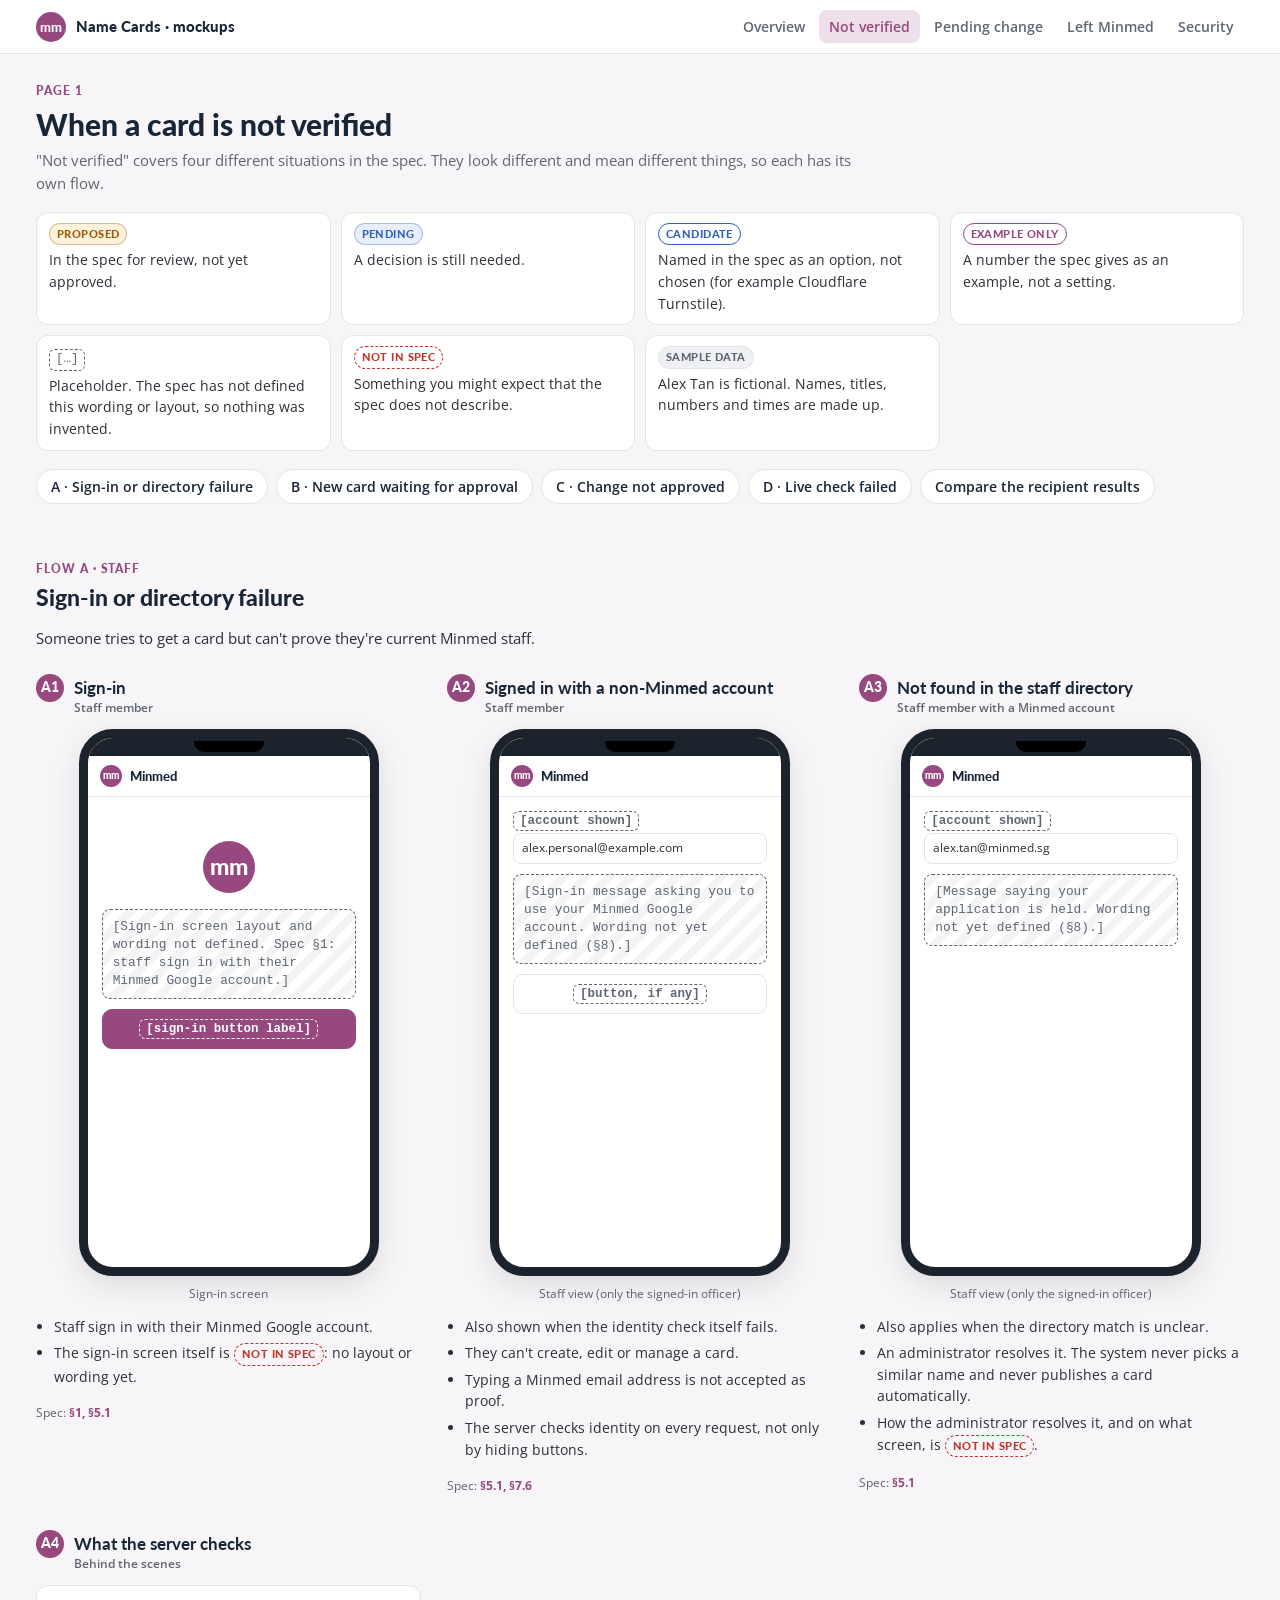
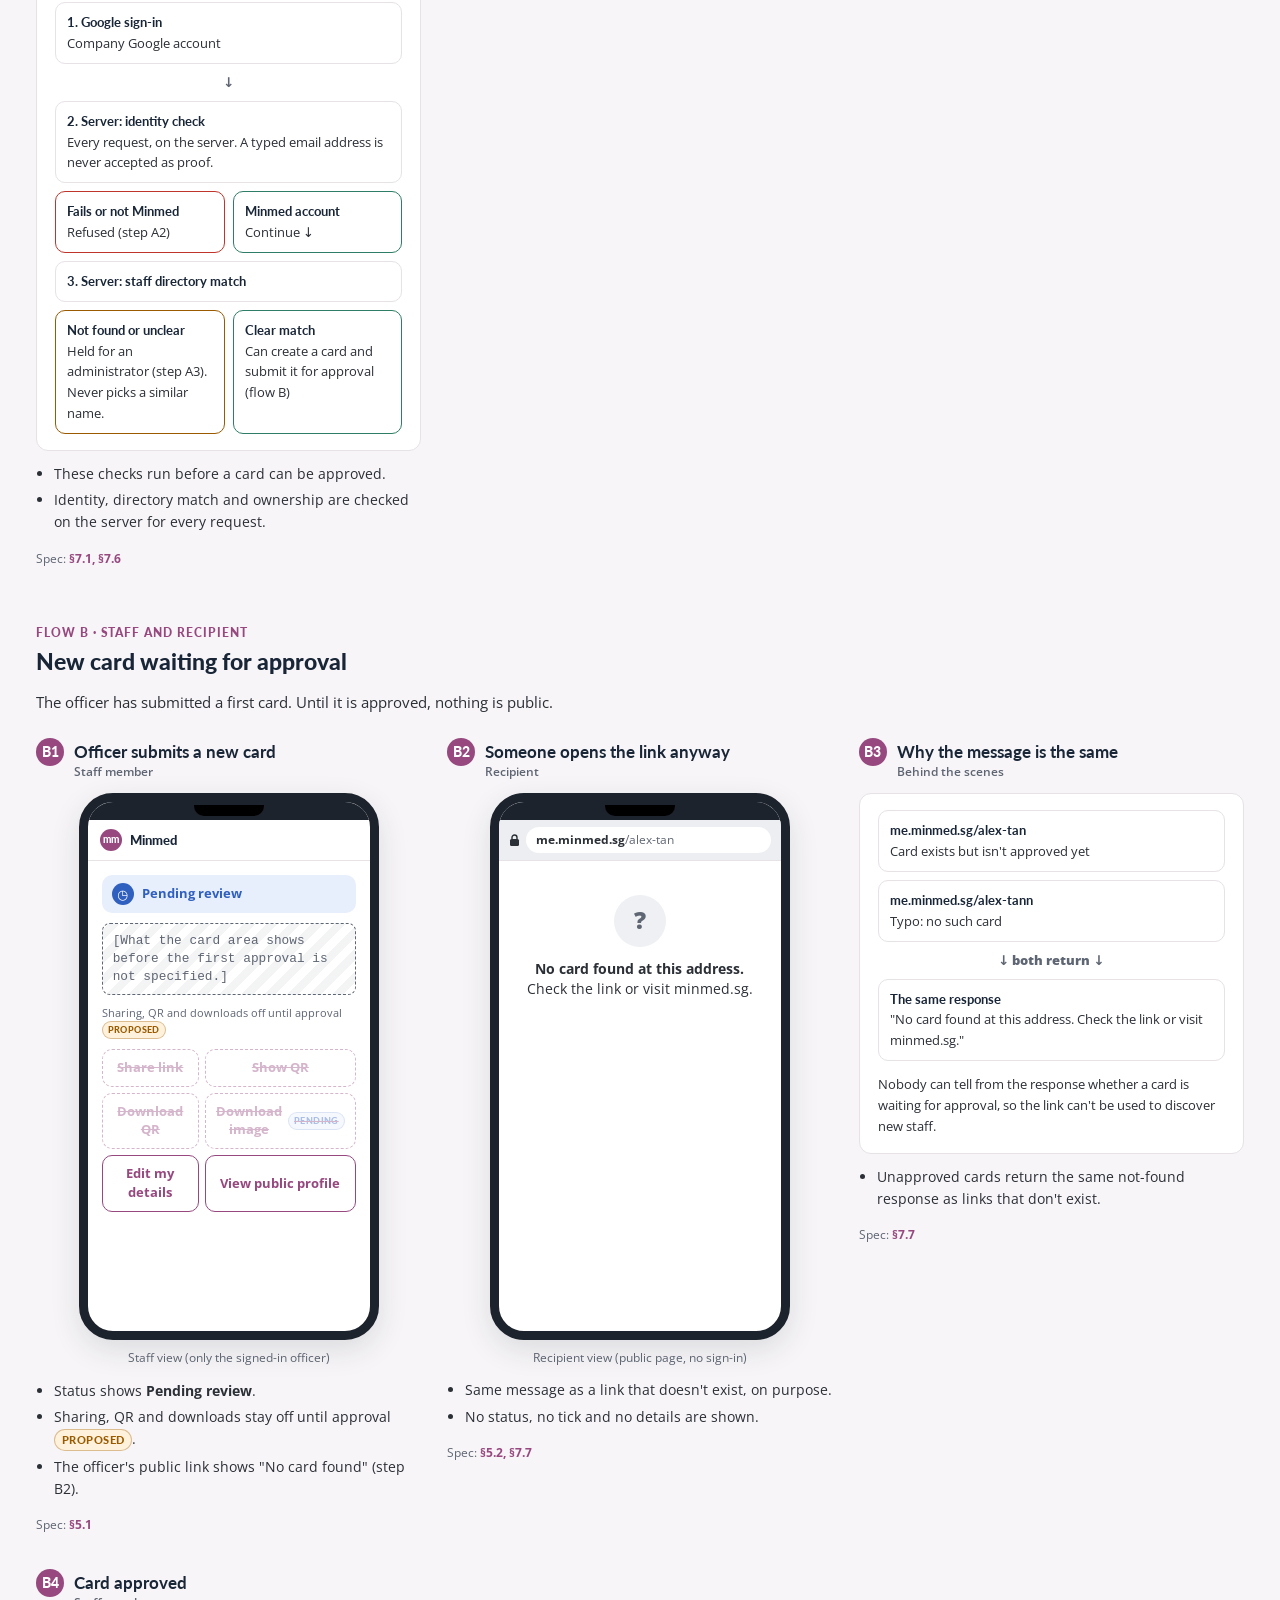
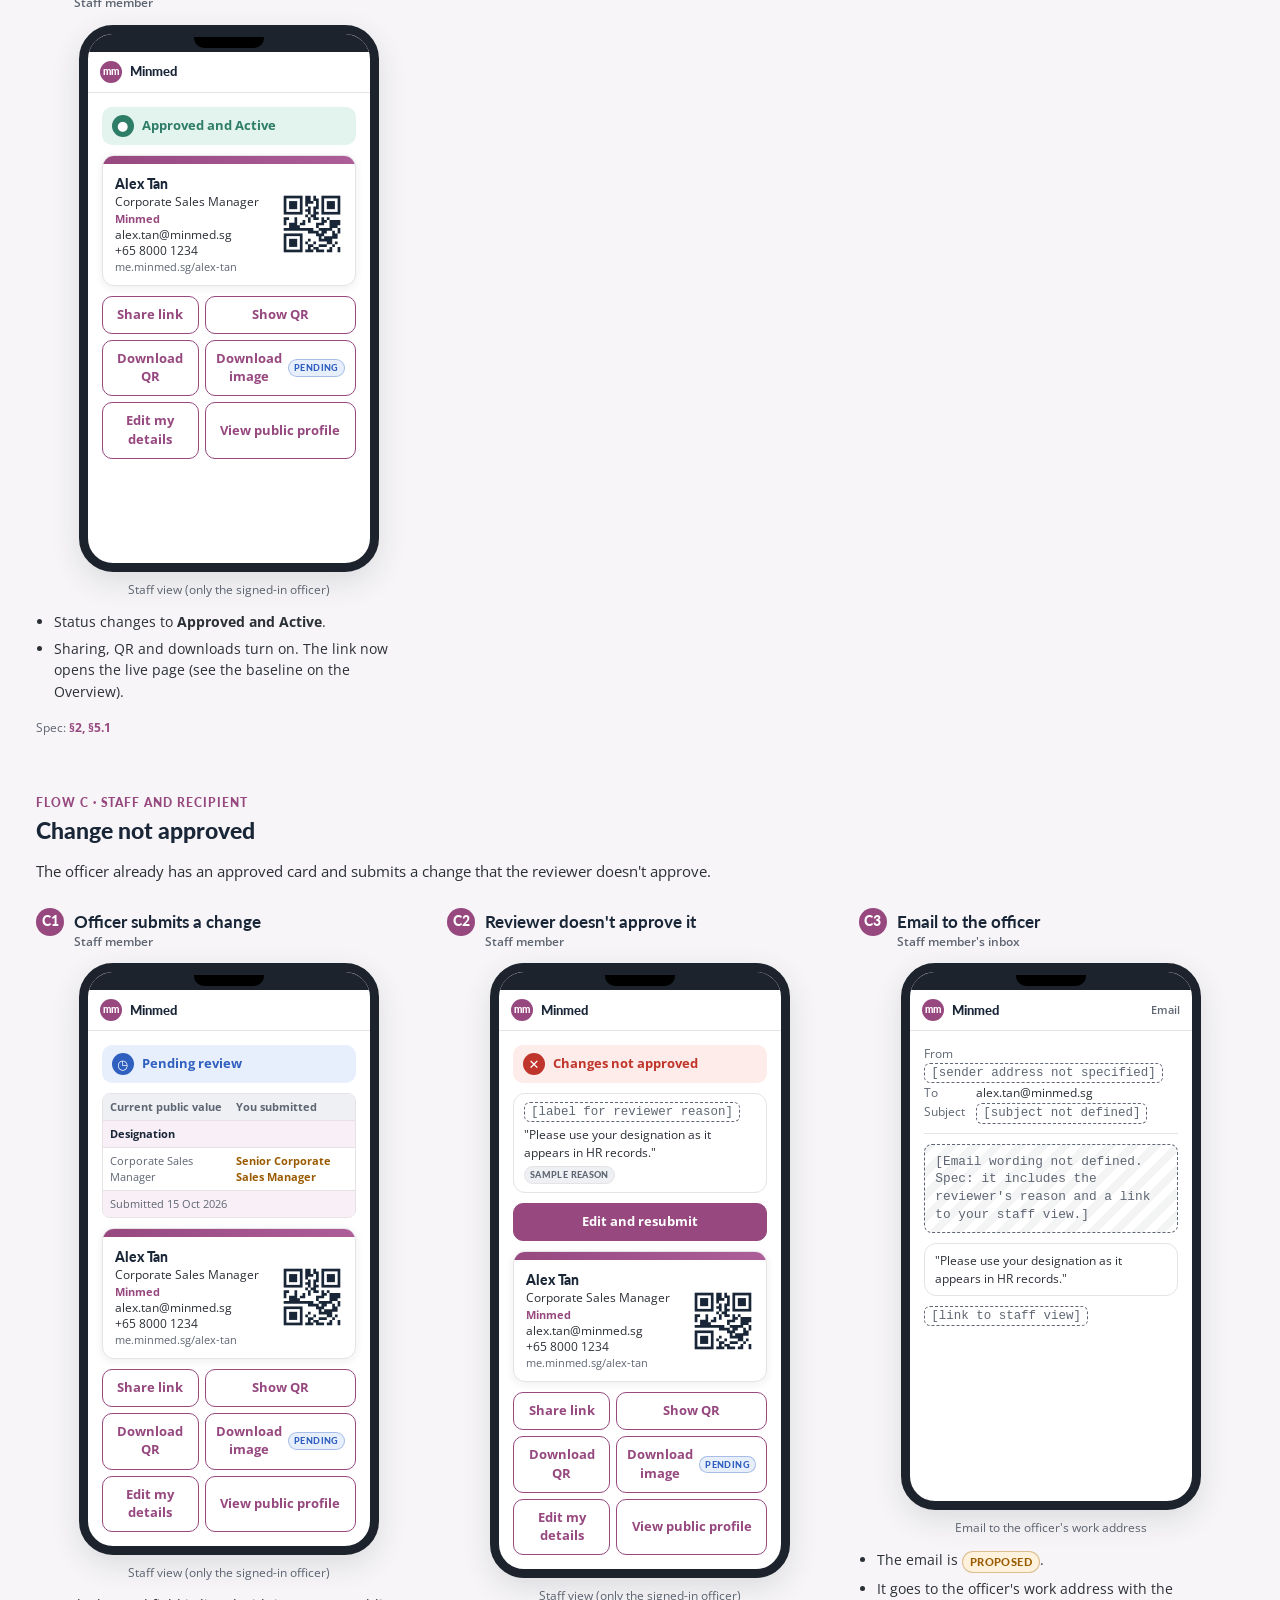
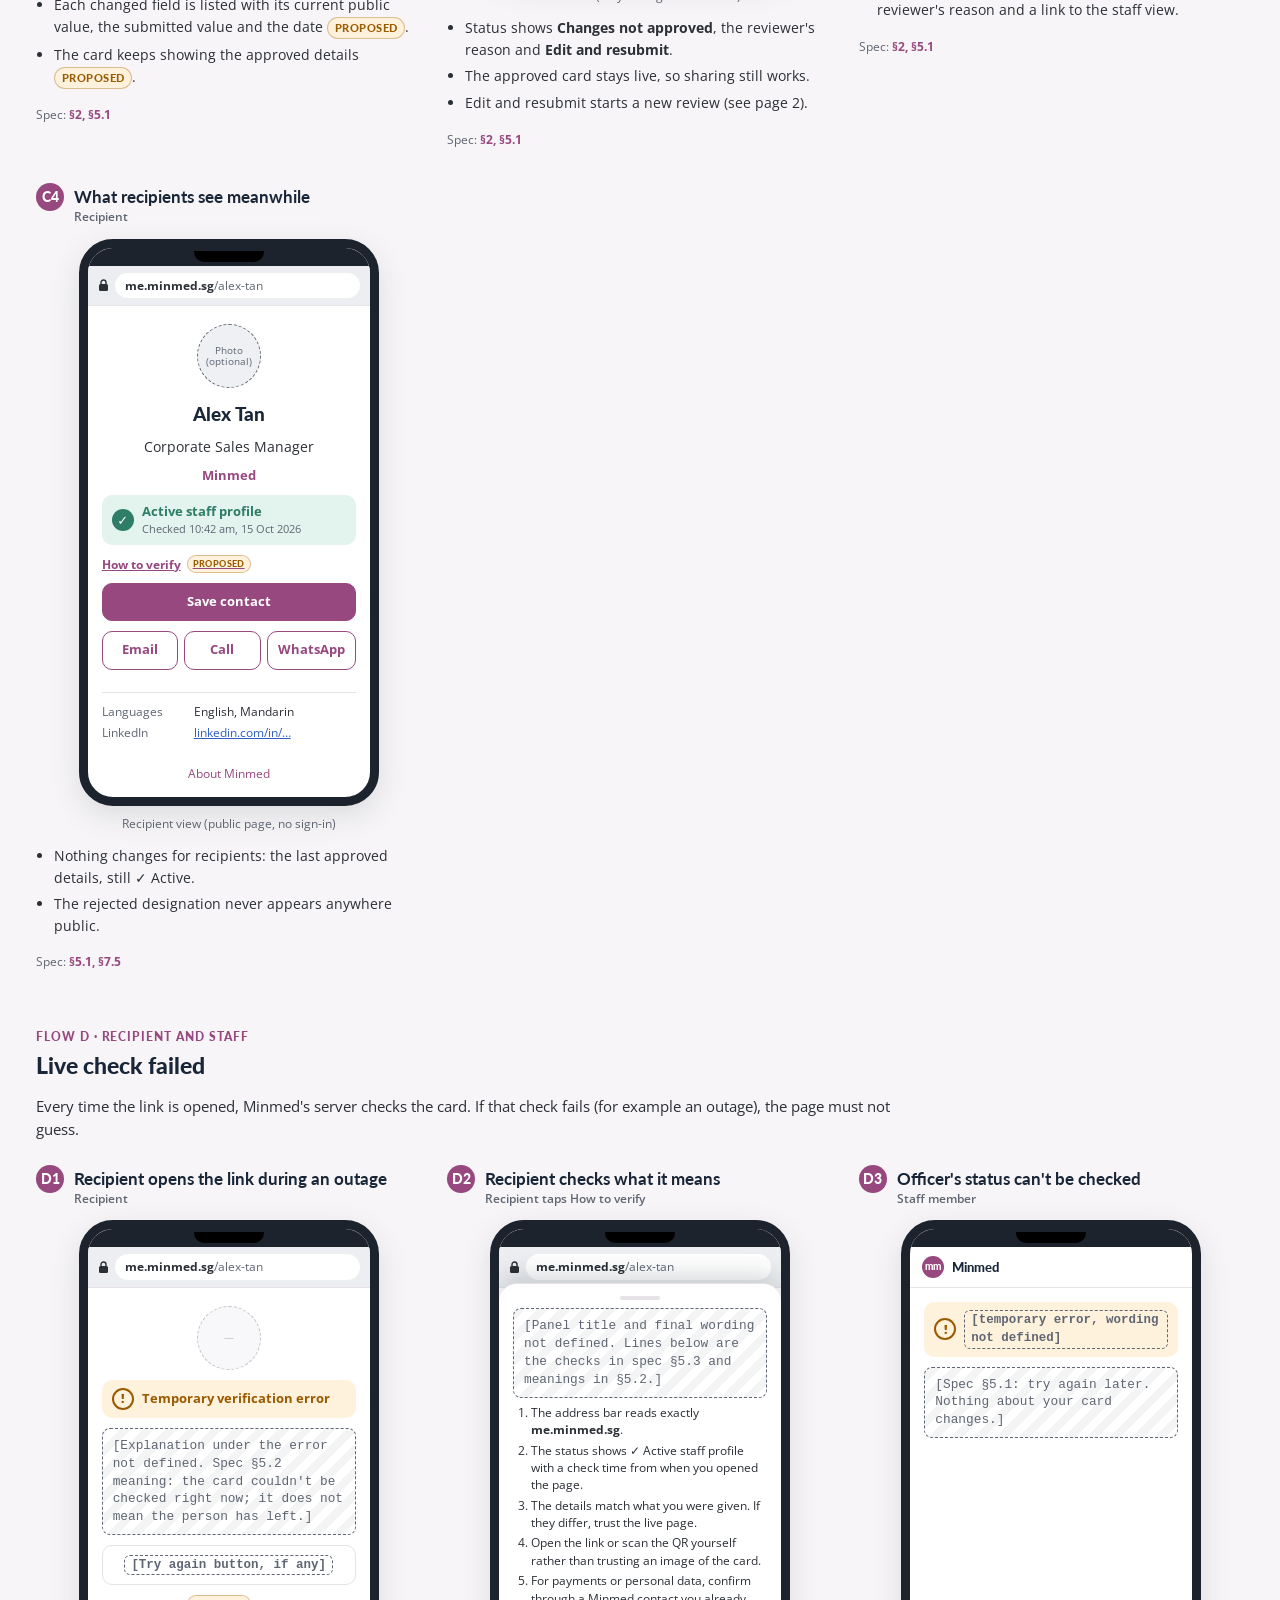
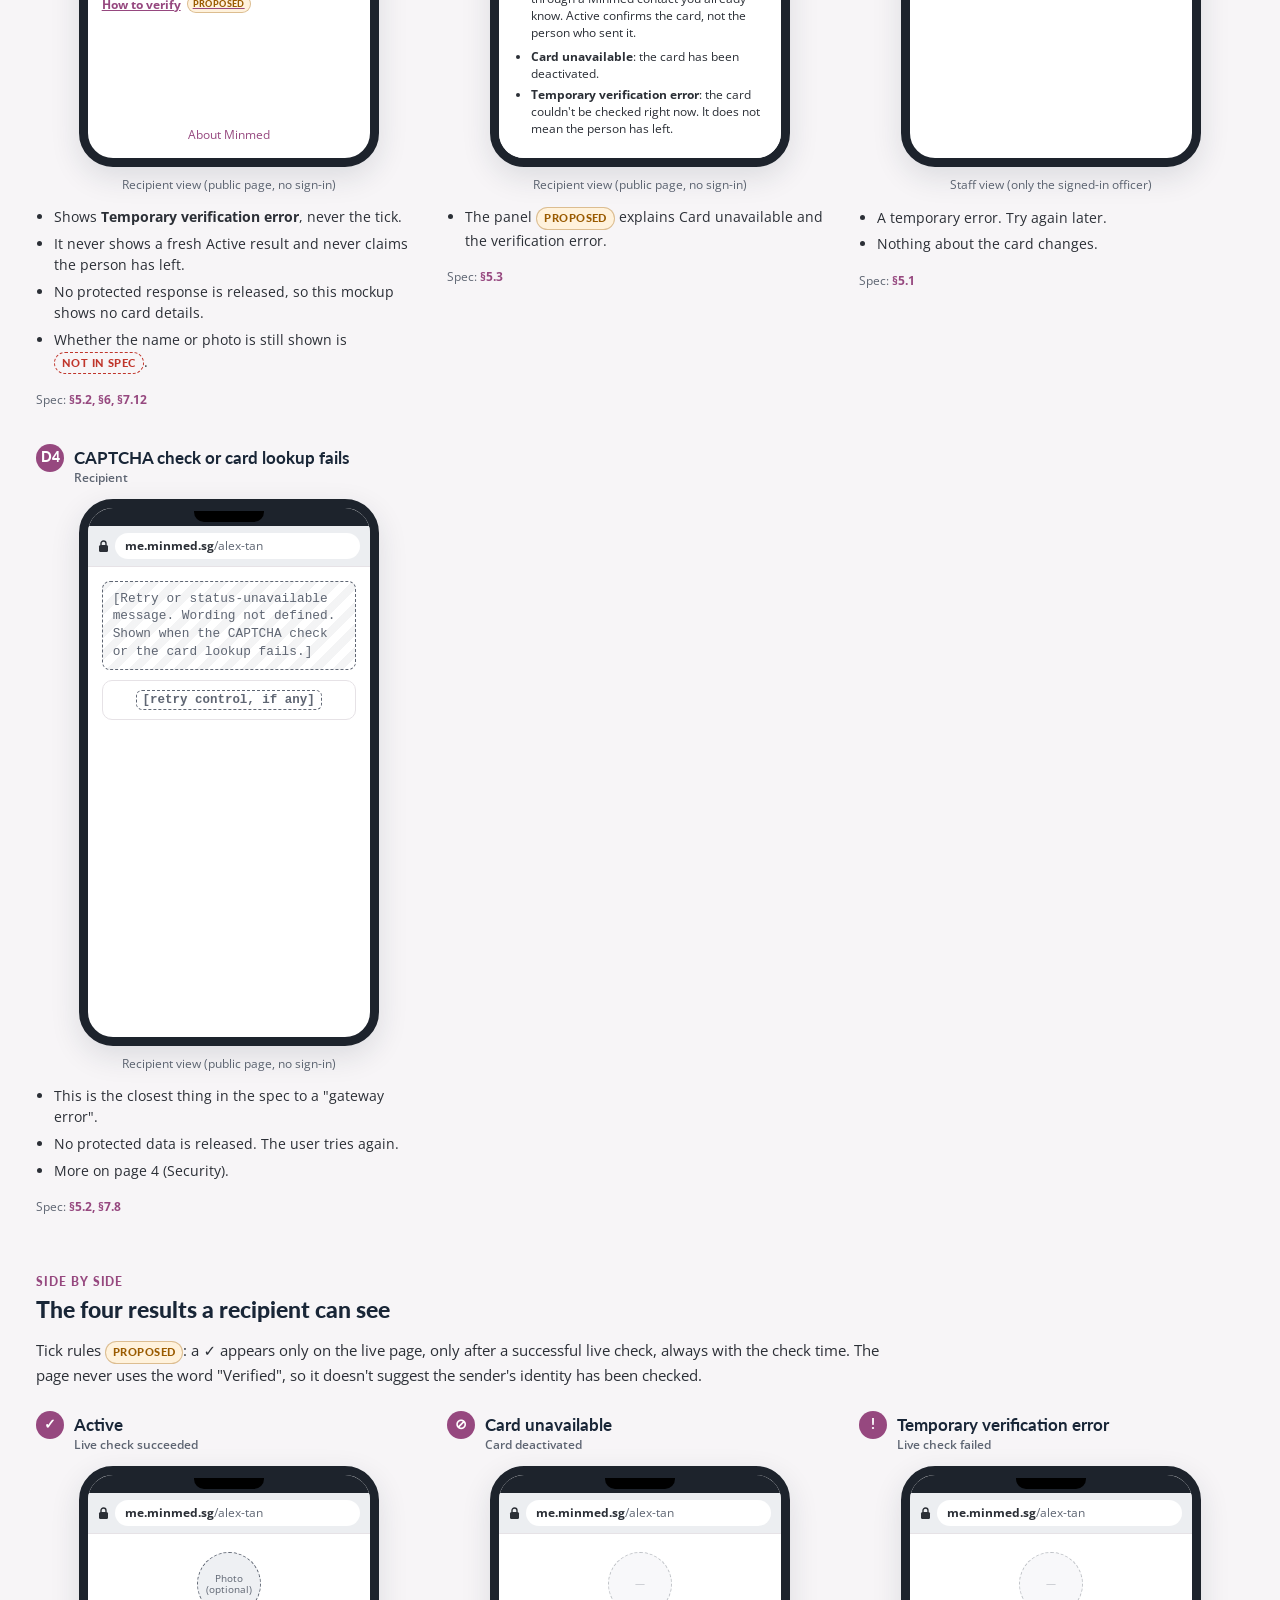
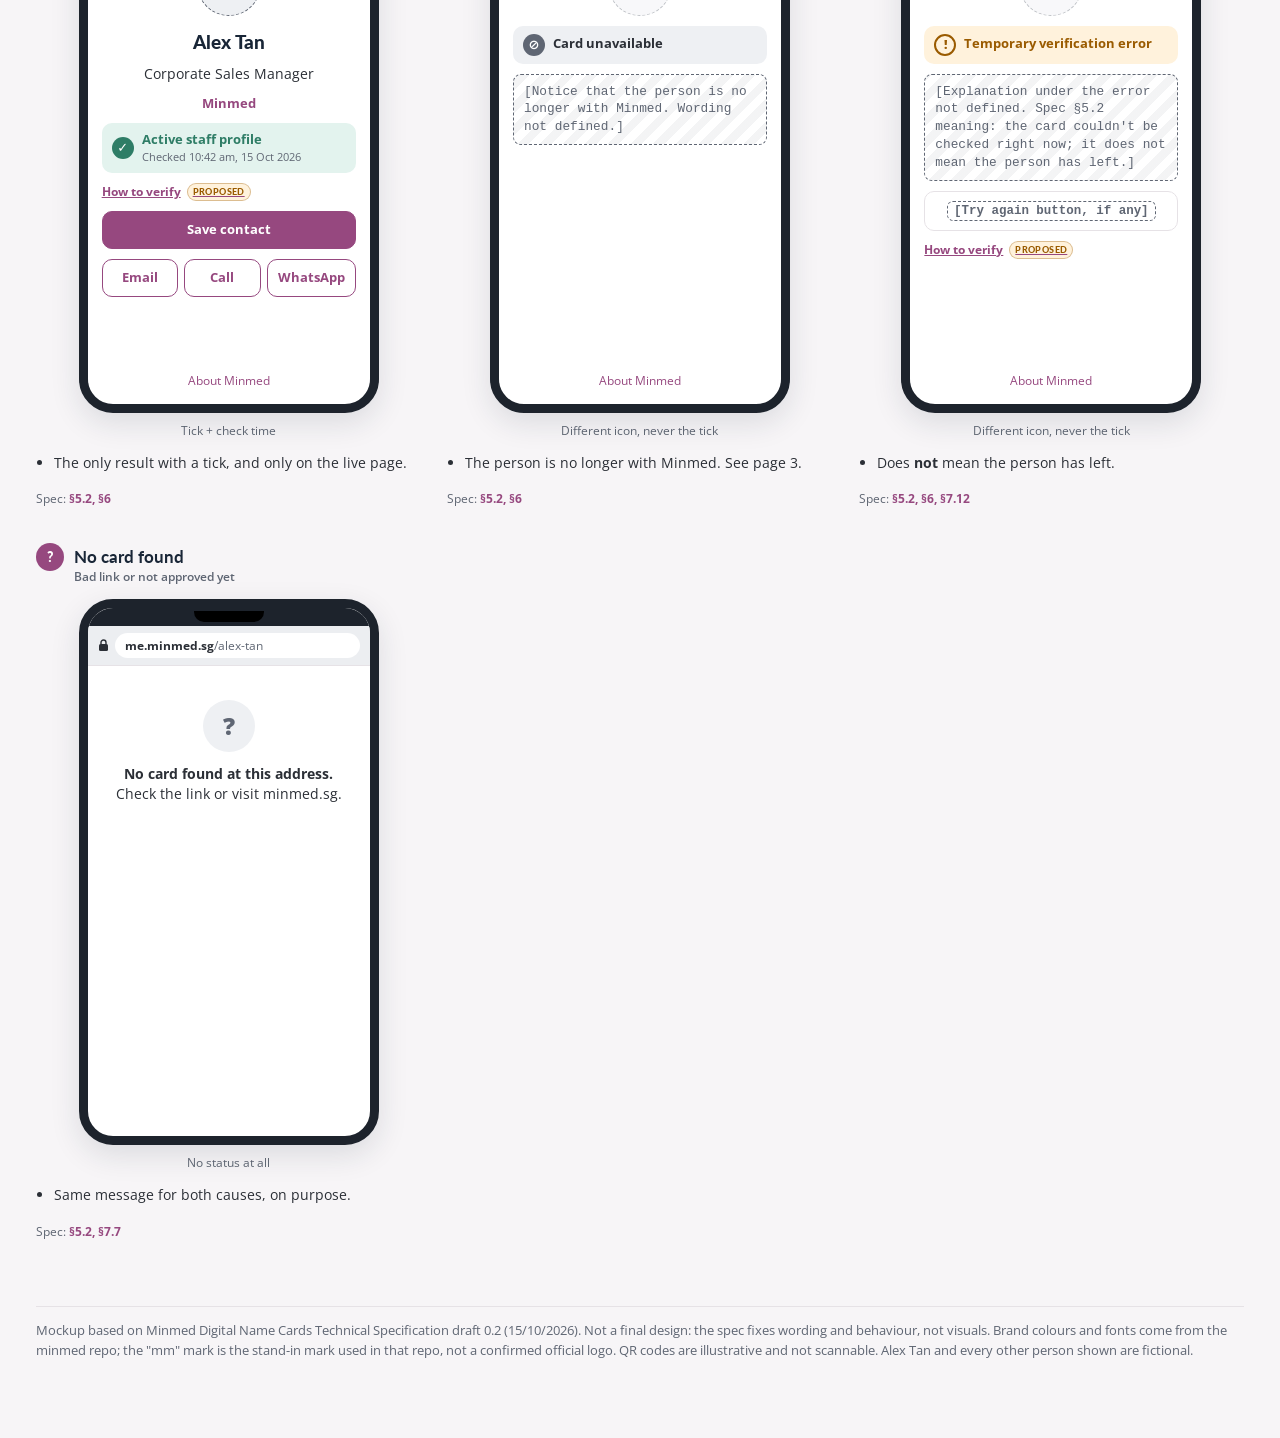
==== name-card-mockups/1-not-verified.html @ 4b2dcbd2 "Add name card flow and security mockups HTML mockups for Minmed Digital Name Cards based on spec dra" ====
<!doctype html>
<html lang="en-SG">
<head>
<meta charset="utf-8">
<meta name="viewport" content="width=device-width, initial-scale=1">
<meta name="color-scheme" content="light dark">
<meta name="description" content="Four flows where a Minmed name card is not verified, from spec draft 0.2.">
<title>Card Not Verified</title>
<link rel="preconnect" href="https://fonts.googleapis.com">
<link rel="preconnect" href="https://fonts.gstatic.com" crossorigin>
<link href="https://fonts.googleapis.com/css2?family=Lato:wght@400;700;900&family=Open+Sans:wght@400;600;700&display=swap" rel="stylesheet">
<style>
/* Minmed brand colours taken from the minmed repo (frontend/src/index.css):
   plum #AD5E99, navy #192637, blush #EFDFEB, green #419F84, blue #6493EC.
   Text and buttons use the darker shades from that file so they meet WCAG AA. */
:root {
  --bg: #f7f5f7;
  --surface: #ffffff;
  --surface-2: #f8f0f6;
  --text: #2b2f36;
  --muted: #5f6673;
  --border: #e6e2e6;
  --plum: #96487f;
  --brand: #ad5e99;
  --blush: #efdfeb;
  --navy: #192637;
  --on-plum: #ffffff;
  --green: #2e7d66;
  --green-soft: #e3f3ee;
  --amber: #9a5b00;
  --amber-soft: #fff2dc;
  --red: #c0352b;
  --red-soft: #fdecea;
  --blue: #2f5fbf;
  --blue-soft: #e8effc;
  --grey-soft: #eef0f3;
  --chrome: #eceef1;
  --frame: #1d232c;
  --shadow: 0 10px 30px rgba(25, 38, 55, 0.12);
  --radius: 12px;
}
@media (prefers-color-scheme: dark) {
  :root:not([data-theme="light"]) {
    --bg: #0e1520;
    --surface: #151f2c;
    --surface-2: #221a26;
    --text: #e6e9ef;
    --muted: #a3adbb;
    --border: #263244;
    --plum: #d38bc2;
    --brand: #d38bc2;
    --blush: #3a2436;
    --navy: #e6e9ef;
    --on-plum: #1a0f17;
    --green: #6fd3b3;
    --green-soft: #133329;
    --amber: #f5c26b;
    --amber-soft: #3a2a0f;
    --red: #ff8a80;
    --red-soft: #3a1714;
    --blue: #8fb1f5;
    --blue-soft: #16243d;
    --grey-soft: #1d2836;
    --chrome: #1d2836;
    --frame: #05080d;
    --shadow: 0 10px 30px rgba(0, 0, 0, 0.45);
  }
}
:root[data-theme="dark"] {
  --bg: #0e1520;
  --surface: #151f2c;
  --surface-2: #221a26;
  --text: #e6e9ef;
  --muted: #a3adbb;
  --border: #263244;
  --plum: #d38bc2;
  --brand: #d38bc2;
  --blush: #3a2436;
  --navy: #e6e9ef;
  --on-plum: #1a0f17;
  --green: #6fd3b3;
  --green-soft: #133329;
  --amber: #f5c26b;
  --amber-soft: #3a2a0f;
  --red: #ff8a80;
  --red-soft: #3a1714;
  --blue: #8fb1f5;
  --blue-soft: #16243d;
  --grey-soft: #1d2836;
  --chrome: #1d2836;
  --frame: #05080d;
  --shadow: 0 10px 30px rgba(0, 0, 0, 0.45);
}

* { box-sizing: border-box; }
html { -webkit-text-size-adjust: 100%; }
body {
  margin: 0;
  background: var(--bg);
  color: var(--text);
  font-family: "Open Sans", system-ui, -apple-system, "Segoe UI", sans-serif;
  font-size: 15px;
  line-height: 1.55;
}
h1, h2, h3, h4 { font-family: "Lato", "Open Sans", system-ui, sans-serif; color: var(--navy); line-height: 1.25; }
h1 { font-size: 1.9rem; font-weight: 900; margin: 0 0 0.4rem; }
h2 { font-size: 1.45rem; font-weight: 900; margin: 0 0 0.5rem; }
h3 { font-size: 1.05rem; font-weight: 700; margin: 0 0 0.4rem; }
a { color: var(--plum); }
code { font-family: ui-monospace, SFMono-Regular, Menlo, Consolas, monospace; font-size: 0.88em; background: var(--grey-soft); padding: 1px 5px; border-radius: 5px; }

/* ---------- page chrome ---------- */
.top {
  background: var(--surface);
  border-bottom: 1px solid var(--border);
  position: sticky; top: 0; z-index: 20;
}
.top-inner { max-width: 1240px; margin: 0 auto; padding: 10px 16px; display: flex; gap: 14px; align-items: center; flex-wrap: wrap; }
.brandline { display: flex; align-items: center; gap: 10px; font-family: "Lato", sans-serif; font-weight: 900; color: var(--navy); text-decoration: none; }
.mark { width: 30px; height: 30px; flex: none; }
.nav { display: flex; gap: 4px; flex-wrap: wrap; margin-left: auto; }
.nav a { text-decoration: none; color: var(--muted); font-weight: 600; font-size: 0.86rem; padding: 6px 10px; border-radius: 8px; }
.nav a:hover { background: var(--surface-2); color: var(--plum); }
.nav a.on { background: var(--blush); color: var(--plum); }
main { max-width: 1240px; margin: 0 auto; padding: 28px 16px 80px; }
.lede { color: var(--muted); max-width: 820px; margin: 0 0 1rem; }
.meta { font-size: 0.82rem; color: var(--muted); }
.section { margin-top: 56px; scroll-margin-top: 80px; }
.section > .intro { max-width: 860px; color: var(--text); }
.jump { display: flex; flex-wrap: wrap; gap: 8px; margin: 18px 0 0; padding: 0; list-style: none; }
.jump a { display: inline-block; text-decoration: none; background: var(--surface); border: 1px solid var(--border); border-radius: 999px; padding: 6px 14px; font-weight: 600; font-size: 0.86rem; color: var(--navy); }
.jump a:hover { border-color: var(--brand); color: var(--plum); }
.eyebrow { font-family: "Lato", sans-serif; font-weight: 900; letter-spacing: 0.08em; text-transform: uppercase; font-size: 0.74rem; color: var(--plum); margin-bottom: 4px; }

/* ---------- legend + badges ---------- */
.badge {
  display: inline-flex; align-items: center; gap: 4px;
  font-family: "Lato", sans-serif; font-weight: 900; font-size: 0.68rem;
  letter-spacing: 0.04em; text-transform: uppercase;
  padding: 2px 7px; border-radius: 999px; border: 1px solid transparent;
  vertical-align: middle; white-space: nowrap; line-height: 1.5;
}
.b-proposed { background: var(--amber-soft); color: var(--amber); border-color: color-mix(in srgb, var(--amber) 35%, transparent); }
.b-pending { background: var(--blue-soft); color: var(--blue); border-color: color-mix(in srgb, var(--blue) 35%, transparent); }
.b-candidate { background: transparent; color: var(--blue); border-color: var(--blue); }
.b-example { background: transparent; color: var(--plum); border-color: var(--plum); }
.b-sample { background: var(--grey-soft); color: var(--muted); border-color: var(--border); }
.b-notspec { background: transparent; color: var(--red); border-color: var(--red); border-style: dashed; }
.b-spec { background: var(--green-soft); color: var(--green); border-color: color-mix(in srgb, var(--green) 35%, transparent); }
.legend { display: grid; grid-template-columns: repeat(auto-fill, minmax(260px, 1fr)); gap: 10px; margin: 14px 0 0; }
.legend > div { background: var(--surface); border: 1px solid var(--border); border-radius: var(--radius); padding: 10px 12px; font-size: 0.88rem; }
.legend .badge, .legend .ph-inline { margin-bottom: 4px; }

/* placeholder for wording the spec has not defined */
.ph {
  border: 1.5px dashed var(--muted); border-radius: 8px; padding: 8px 10px;
  color: var(--muted); font-size: 0.8rem; line-height: 1.4;
  background: repeating-linear-gradient(-45deg, transparent 0 8px, color-mix(in srgb, var(--muted) 7%, transparent) 8px 16px);
  font-family: ui-monospace, SFMono-Regular, Menlo, Consolas, monospace;
}
.ph-inline {
  display: inline-block; border: 1.5px dashed var(--muted); border-radius: 6px; padding: 0 6px;
  color: var(--muted); font-size: 0.78rem; font-family: ui-monospace, SFMono-Regular, Menlo, Consolas, monospace;
}

/* ---------- step grid ---------- */
.steps { display: grid; grid-template-columns: repeat(auto-fill, minmax(290px, 1fr)); gap: 34px 26px; margin-top: 24px; }
.step { display: flex; flex-direction: column; gap: 12px; min-width: 0; }
.step-head { display: flex; gap: 10px; align-items: flex-start; }
.num { flex: none; width: 28px; height: 28px; border-radius: 50%; background: var(--plum); color: var(--on-plum); display: grid; place-items: center; font-family: "Lato", sans-serif; font-weight: 900; font-size: 0.85rem; }
.step-head h3 { margin: 3px 0 0; }
.who { font-size: 0.78rem; color: var(--muted); font-weight: 600; }
.notes { margin: 0; padding: 0 0 0 18px; font-size: 0.87rem; }
.notes li { margin: 0 0 5px; }
.ref { font-size: 0.76rem; color: var(--muted); }
.ref b { color: var(--plum); }

/* ---------- phone frame ---------- */
.phone {
  width: 100%; max-width: 300px; margin: 0 auto;
  border: 9px solid var(--frame); border-radius: 34px; overflow: hidden;
  background: var(--surface); box-shadow: var(--shadow); position: relative;
  font-size: 13.5px; line-height: 1.45;
}
.phone .sbar { height: 18px; background: var(--frame); position: relative; }
.phone .sbar::after { content: ""; position: absolute; left: 50%; top: 3px; width: 70px; height: 11px; transform: translateX(-50%); background: #000; border-radius: 0 0 10px 10px; }
.addr { display: flex; align-items: center; gap: 6px; background: var(--chrome); padding: 7px 10px; font-size: 12px; color: var(--text); border-bottom: 1px solid var(--border); }
.addr .url { background: var(--surface); border-radius: 999px; padding: 4px 10px; flex: 1; min-width: 0; overflow: hidden; text-overflow: ellipsis; white-space: nowrap; }
.addr .url b { font-weight: 700; }
.addr .url .path { color: var(--muted); }
.addr.fake .url { outline: 2px solid var(--red); }
.screen { padding: 14px; min-height: 470px; display: flex; flex-direction: column; gap: 10px; }
.screen.short { min-height: 0; }
.apphead { display: flex; align-items: center; gap: 8px; padding: 9px 12px; border-bottom: 1px solid var(--border); font-family: "Lato", sans-serif; font-weight: 900; color: var(--navy); font-size: 13px; }
.apphead .mark { width: 22px; height: 22px; }
.apphead .sub { margin-left: auto; font-family: "Open Sans", sans-serif; font-weight: 600; color: var(--muted); font-size: 11px; }
.mini { font-size: 0.58rem; padding: 1px 5px; }
.phone-cap { text-align: center; font-size: 0.78rem; color: var(--muted); margin-top: -4px; }

/* ---------- public card page ---------- */
.avatar { width: 64px; height: 64px; border-radius: 50%; background: var(--grey-soft); border: 1.5px dashed var(--muted); display: grid; place-items: center; color: var(--muted); font-size: 10px; text-align: center; line-height: 1.1; margin: 4px auto 0; }
.pname { text-align: center; font-family: "Lato", sans-serif; font-weight: 900; font-size: 19px; color: var(--navy); margin: 2px 0 0; }
.pdesig { text-align: center; color: var(--text); margin: 0; }
.pco { text-align: center; color: var(--plum); font-weight: 700; margin: 0; font-size: 12.5px; }
.status { display: flex; gap: 8px; align-items: center; border-radius: 10px; padding: 8px 10px; font-size: 12.5px; }
.status .ic { flex: none; width: 22px; height: 22px; border-radius: 50%; display: grid; place-items: center; font-weight: 900; font-size: 13px; }
.status .t { font-weight: 700; }
.status .s { font-size: 11px; color: var(--muted); display: block; font-weight: 400; }
.st-active { background: var(--green-soft); color: var(--green); }
.st-active .ic { background: var(--green); color: var(--surface); }
.st-unavail { background: var(--grey-soft); color: var(--text); }
.st-unavail .ic { background: var(--muted); color: var(--surface); }
.st-error { background: var(--amber-soft); color: var(--amber); }
.st-error .ic { background: transparent; color: var(--amber); border: 2px solid var(--amber); font-size: 12px; }
.st-pending { background: var(--blue-soft); color: var(--blue); }
.st-pending .ic { background: var(--blue); color: var(--surface); }
.st-rejected { background: var(--red-soft); color: var(--red); }
.st-rejected .ic { background: var(--red); color: var(--surface); }
.howto { font-size: 12px; color: var(--plum); font-weight: 700; text-decoration: underline; display: inline-flex; gap: 6px; align-items: center; }
.btn { display: flex; align-items: center; justify-content: center; gap: 6px; border-radius: 10px; padding: 9px 10px; font-weight: 700; font-size: 12.5px; border: 1.5px solid var(--plum); color: var(--plum); background: var(--surface); text-align: center; }
.btn.primary { background: var(--plum); color: var(--on-plum); }
.btn.off { opacity: 0.4; border-style: dashed; text-decoration: line-through; }
.btn.ghost { border-color: var(--border); color: var(--text); }
.btnrow { display: grid; grid-template-columns: 1fr 1fr 1fr; gap: 6px; }
.btngrid { display: grid; grid-template-columns: 1fr 1fr; gap: 6px; }
.kv { font-size: 12px; border-top: 1px solid var(--border); padding-top: 8px; }
.kv div { display: flex; gap: 8px; padding: 2px 0; }
.kv dt, .kv .k { color: var(--muted); width: 84px; flex: none; }
.foot-link { font-size: 12px; color: var(--plum); text-align: center; margin-top: auto; }
.blank { flex: 1; }
.big-msg { text-align: center; padding: 20px 6px 6px; }
.big-msg .ic { width: 52px; height: 52px; border-radius: 50%; margin: 0 auto 10px; display: grid; place-items: center; font-size: 24px; font-weight: 900; }

/* ---------- staff card visual ---------- */
.ncard { border-radius: 12px; border: 1px solid var(--border); overflow: hidden; background: var(--surface); box-shadow: 0 2px 8px rgba(25, 38, 55, 0.08); }
.ncard .band { height: 8px; background: linear-gradient(90deg, var(--plum), var(--brand)); }
.ncard .body { display: flex; gap: 10px; padding: 10px 12px; align-items: center; }
.ncard .info { flex: 1; min-width: 0; font-size: 11.5px; }
.ncard .nm { font-family: "Lato", sans-serif; font-weight: 900; font-size: 14px; color: var(--navy); }
.ncard .co { color: var(--plum); font-weight: 700; font-size: 11px; }
.ncard .line { color: var(--text); overflow-wrap: anywhere; }
.ncard .lk { color: var(--muted); font-size: 10.5px; }
.ncard svg.qr { width: 62px; height: 62px; flex: none; }
.ncard.dim { opacity: 0.45; filter: grayscale(0.6); }
.hl { background: color-mix(in srgb, var(--amber) 22%, transparent); border-radius: 3px; padding: 0 2px; outline: 1.5px solid var(--amber); }
.hl-red { background: color-mix(in srgb, var(--red) 18%, transparent); border-radius: 3px; padding: 0 2px; outline: 1.5px solid var(--red); }

/* ---------- forms ---------- */
.field { font-size: 11.5px; }
.field label { display: block; color: var(--muted); margin-bottom: 2px; font-weight: 600; }
.field .in { border: 1px solid var(--border); border-radius: 8px; padding: 6px 8px; background: var(--surface); color: var(--text); }
.field .in.changed { border-color: var(--amber); background: var(--amber-soft); }
.field .in.locked { background: var(--grey-soft); color: var(--muted); }

/* diff table inside staff view */
.diff { font-size: 11px; border: 1px solid var(--border); border-radius: 8px; overflow: hidden; }
.diff .row { display: grid; grid-template-columns: 1fr 1fr; }
.diff .row > div { padding: 5px 7px; border-top: 1px solid var(--border); }
.diff .hd { background: var(--grey-soft); font-weight: 700; color: var(--muted); }
.diff .hd > div { border-top: 0; }
.diff .fld { grid-column: 1 / -1; font-weight: 700; color: var(--navy); background: var(--surface-2); }
.diff .old { color: var(--muted); }
.diff .new { color: var(--amber); font-weight: 700; }

/* ---------- chat + email mock ---------- */
.chat { background: color-mix(in srgb, var(--green) 7%, var(--surface)); }
.chathead { display: flex; align-items: center; gap: 8px; padding: 9px 12px; background: var(--surface); border-bottom: 1px solid var(--border); font-weight: 700; font-size: 13px; }
.chathead .dot { width: 26px; height: 26px; border-radius: 50%; background: var(--grey-soft); border: 1px solid var(--border); }
.bubble { align-self: flex-start; max-width: 92%; background: var(--surface); border-radius: 4px 12px 12px 12px; padding: 6px; box-shadow: 0 1px 2px rgba(0,0,0,0.12); font-size: 12.5px; }
.bubble.me { align-self: flex-end; border-radius: 12px 4px 12px 12px; background: color-mix(in srgb, var(--green) 16%, var(--surface)); }
.bubble .time { font-size: 10px; color: var(--muted); text-align: right; }
.preview { border-radius: 8px; overflow: hidden; background: var(--grey-soft); margin-bottom: 4px; }
.preview .img { height: 84px; display: grid; place-items: center; color: var(--muted); font-size: 10.5px; border-bottom: 1px solid var(--border); background: repeating-linear-gradient(45deg, transparent 0 6px, color-mix(in srgb, var(--muted) 8%, transparent) 6px 12px); }
.preview .txt { padding: 6px 8px; font-size: 11.5px; }
.preview .ttl { font-weight: 700; color: var(--text); }
.preview .dom { color: var(--muted); font-size: 10.5px; }
.linktext { color: var(--blue); text-decoration: underline; word-break: break-all; }
.mailhead { font-size: 11.5px; border-bottom: 1px solid var(--border); padding-bottom: 8px; }
.mailhead div { padding: 1px 0; }
.mailhead .k { color: var(--muted); display: inline-block; width: 52px; }

/* ---------- generic boxes ---------- */
.panel { background: var(--surface); border: 1px solid var(--border); border-radius: var(--radius); padding: 16px 18px; }
.panel + .panel { margin-top: 14px; }
.callout { border-left: 4px solid var(--plum); background: var(--surface-2); border-radius: 0 var(--radius) var(--radius) 0; padding: 12px 16px; margin: 16px 0; max-width: 900px; }
.callout.warn { border-left-color: var(--amber); background: var(--amber-soft); }
.callout.info { border-left-color: var(--blue); background: var(--blue-soft); }
.callout h3 { margin-bottom: 4px; }
.callout p { margin: 0.3rem 0; }
.cols { display: grid; grid-template-columns: repeat(auto-fit, minmax(260px, 1fr)); gap: 14px; }
.cols3 { display: grid; grid-template-columns: repeat(auto-fit, minmax(220px, 1fr)); gap: 14px; }
.tag-ok { color: var(--green); font-weight: 700; }
.tag-no { color: var(--red); font-weight: 700; }
.tag-warn { color: var(--amber); font-weight: 700; }
.small { font-size: 0.84rem; }
.muted { color: var(--muted); }
table.t { width: 100%; border-collapse: collapse; font-size: 0.87rem; background: var(--surface); border: 1px solid var(--border); border-radius: var(--radius); overflow: hidden; }
table.t th, table.t td { text-align: left; padding: 8px 10px; border-top: 1px solid var(--border); vertical-align: top; }
table.t th { background: var(--grey-soft); font-family: "Lato", sans-serif; color: var(--navy); border-top: 0; }
.tablewrap { overflow-x: auto; }

/* ---------- flow diagram (HTML boxes) ---------- */
.flowdia { display: flex; flex-wrap: wrap; gap: 8px; align-items: stretch; }
.node { background: var(--surface); border: 1.5px solid var(--border); border-radius: 10px; padding: 9px 11px; font-size: 0.84rem; flex: 1 1 150px; min-width: 140px; }
.node b { display: block; font-family: "Lato", sans-serif; color: var(--navy); }
.node.ok { border-color: var(--green); }
.node.no { border-color: var(--red); }
.node.tbd { border-style: dashed; border-color: var(--blue); }
.node.warn { border-color: var(--amber); }
.arrow { align-self: center; color: var(--muted); font-weight: 900; flex: none; }
.vlist { display: flex; flex-direction: column; gap: 8px; }

/* ---------- security page interactive ---------- */
.sim { display: grid; grid-template-columns: minmax(0, 300px) minmax(0, 1fr); gap: 24px; align-items: start; }
@media (max-width: 720px) { .sim { grid-template-columns: 1fr; } }
.ctrls { display: flex; flex-wrap: wrap; gap: 8px; margin: 10px 0; }
button.act { font: inherit; font-weight: 700; font-size: 0.85rem; padding: 8px 12px; border-radius: 9px; border: 1.5px solid var(--plum); background: var(--surface); color: var(--plum); cursor: pointer; }
button.act.primary { background: var(--plum); color: var(--on-plum); }
button.act:disabled { opacity: 0.4; cursor: not-allowed; }
button.act:focus-visible { outline: 2px solid var(--brand); outline-offset: 2px; }
.log { font-family: ui-monospace, SFMono-Regular, Menlo, Consolas, monospace; font-size: 0.78rem; background: var(--surface); border: 1px solid var(--border); border-radius: 10px; padding: 10px; max-height: 260px; overflow: auto; }
.log div { padding: 2px 0; border-bottom: 1px dashed var(--border); }
.log .ok { color: var(--green); }
.log .no { color: var(--red); }
.log .warn { color: var(--amber); }
.meter { height: 10px; border-radius: 999px; background: var(--grey-soft); overflow: hidden; border: 1px solid var(--border); }
.meter > i { display: block; height: 100%; width: 0; background: var(--green); transition: width 0.25s; }
.captcha { border: 1px solid var(--border); border-radius: 8px; padding: 10px; display: flex; gap: 10px; align-items: center; background: var(--surface); }
.captcha .box { width: 24px; height: 24px; border: 2px solid var(--muted); border-radius: 4px; background: var(--surface); cursor: pointer; flex: none; }
.captcha .box.done { background: var(--green); border-color: var(--green); }
.hidden { display: none !important; }

.ipbox { border: 1.5px solid var(--border); border-radius: 12px; padding: 10px; background: var(--surface); }
.people { display: flex; gap: 6px; flex-wrap: wrap; margin: 8px 0; }
.person { width: 34px; height: 34px; border-radius: 50%; display: grid; place-items: center; background: var(--blush); color: var(--plum); font-weight: 900; font-size: 0.75rem; font-family: "Lato", sans-serif; }

.addr-test { display: flex; flex-direction: column; gap: 8px; }
.addr-test .row { display: flex; align-items: center; gap: 10px; background: var(--surface); border: 1px solid var(--border); border-radius: 10px; padding: 8px 10px; font-size: 0.85rem; flex-wrap: wrap; }
.addr-test .u { font-family: ui-monospace, SFMono-Regular, Menlo, Consolas, monospace; flex: 1; min-width: 200px; word-break: break-all; }

.fields { display: grid; grid-template-columns: 1fr auto 1fr; gap: 10px; align-items: center; }
@media (max-width: 720px) { .fields { grid-template-columns: 1fr; } .fields .arrow { transform: rotate(90deg); justify-self: center; } }
.chip { display: inline-block; padding: 3px 9px; border-radius: 999px; font-size: 0.8rem; margin: 3px 3px 0 0; border: 1px solid var(--border); background: var(--surface); }
.chip.pub { border-color: var(--green); color: var(--green); }
.chip.priv { border-color: var(--red); color: var(--red); text-decoration: line-through; }

.timeline { list-style: none; margin: 0; padding: 0 0 0 18px; border-left: 2px solid var(--border); }
.timeline li { position: relative; padding: 0 0 14px 8px; font-size: 0.88rem; }
.timeline li::before { content: ""; position: absolute; left: -26px; top: 4px; width: 12px; height: 12px; border-radius: 50%; background: var(--plum); border: 2px solid var(--bg); }
.timeline li.red::before { background: var(--red); }
.timeline li.amber::before { background: var(--amber); }
.timeline li.green::before { background: var(--green); }

.sec { border-top: 1px solid var(--border); padding-top: 28px; }
.sec .what { display: grid; grid-template-columns: repeat(auto-fit, minmax(240px, 1fr)); gap: 12px; margin: 12px 0 18px; }
.sec .what > div { background: var(--surface); border: 1px solid var(--border); border-radius: var(--radius); padding: 12px 14px; font-size: 0.88rem; }
.sec .what h4 { margin: 0 0 6px; font-size: 0.82rem; text-transform: uppercase; letter-spacing: 0.05em; }
.sec .what .h-ok { color: var(--green); }
.sec .what .h-no { color: var(--red); }
.sec .what .h-n { color: var(--plum); }
.sec .what ul { margin: 0; padding-left: 18px; }

.toc { columns: 2 260px; font-size: 0.9rem; padding-left: 18px; }
.toc li { margin-bottom: 4px; break-inside: avoid; }

.hub { display: grid; grid-template-columns: repeat(auto-fill, minmax(250px, 1fr)); gap: 14px; margin-top: 18px; }
.hub a { display: block; text-decoration: none; color: inherit; background: var(--surface); border: 1px solid var(--border); border-radius: var(--radius); padding: 16px; transition: border-color 0.15s, transform 0.15s; }
.hub a:hover { border-color: var(--brand); transform: translateY(-2px); }
.hub h3 { color: var(--plum); }
.hub p { margin: 0; font-size: 0.88rem; color: var(--muted); }

svg.diagram { width: 100%; height: auto; display: block; }
svg.diagram text { font-family: "Open Sans", system-ui, sans-serif; fill: var(--text); }
svg.diagram .lbl { font-family: "Lato", sans-serif; font-weight: 900; fill: var(--navy); }
svg.diagram .sm { font-size: 11px; fill: var(--muted); }
svg.diagram .box { fill: var(--surface); stroke: var(--border); stroke-width: 1.5; }
svg.diagram .box-ok { fill: var(--surface); stroke: var(--green); stroke-width: 1.8; }
svg.diagram .box-tbd { fill: var(--blue-soft); stroke: var(--blue); stroke-width: 1.8; stroke-dasharray: 6 4; }
svg.diagram .box-no { fill: var(--red-soft); stroke: var(--red); stroke-width: 1.8; }
svg.diagram .box-plum { fill: var(--surface-2); stroke: var(--plum); stroke-width: 1.8; }
svg.diagram .ln { stroke: var(--muted); stroke-width: 1.6; fill: none; }
svg.diagram .ln-no { stroke: var(--red); stroke-width: 1.6; fill: none; stroke-dasharray: 5 4; }
svg.diagram .ln-ok { stroke: var(--green); stroke-width: 1.8; fill: none; }
svg.diagram .ah { fill: var(--muted); }
svg.diagram .ah-no { fill: var(--red); }
svg.diagram .ah-ok { fill: var(--green); }
svg.diagram .t-no { fill: var(--red); font-weight: 700; }
svg.diagram .t-ok { fill: var(--green); font-weight: 700; }
svg.diagram .t-tbd { fill: var(--blue); font-weight: 700; }

.footer { margin-top: 64px; font-size: 0.8rem; color: var(--muted); border-top: 1px solid var(--border); padding-top: 14px; }

@media (max-width: 520px) {
  h1 { font-size: 1.5rem; }
  h2 { font-size: 1.25rem; }
  .nav { margin-left: 0; }
}
@media print {
  .top { position: static; }
  .step, .panel, .sec { break-inside: avoid; }
}

/* bottom sheet for the How to verify panel */
.sheet-wrap { position: relative; flex: 1; display: flex; flex-direction: column; }
.sheet-wrap .under { opacity: 0.25; pointer-events: none; display: flex; flex-direction: column; gap: 10px; }
.sheet { position: absolute; left: -14px; right: -14px; bottom: -14px; background: var(--surface); border-top: 1px solid var(--border); border-radius: 18px 18px 0 0; box-shadow: 0 -8px 24px rgba(25, 38, 55, 0.18); padding: 12px 14px 14px; font-size: 12px; }
.sheet .grab { width: 40px; height: 4px; border-radius: 4px; background: var(--border); margin: 0 auto 8px; }
.sheet ol, .sheet ul { margin: 6px 0; padding-left: 18px; }
.sheet li { margin-bottom: 3px; }
.sheet .src { font-size: 10px; color: var(--muted); margin-top: 6px; }

/* request path diagram (HTML, wraps on phones) */
.pathdia { display: grid; grid-template-columns: minmax(0, 1fr) auto minmax(0, 1.1fr) auto minmax(0, 1.5fr) auto minmax(0, 1fr); gap: 8px; align-items: stretch; }
.pathdia .arrow { align-self: center; }
@media (max-width: 900px) {
  .pathdia { grid-template-columns: 1fr; }
  .pathdia .arrow { transform: rotate(90deg); justify-self: center; }
}
.pathdia .node ul { margin: 6px 0 0; padding-left: 16px; font-size: 0.8rem; }
.bypass { margin-top: 10px; display: grid; grid-template-columns: minmax(0, 1fr) auto minmax(0, 3fr); gap: 8px; align-items: center; }
@media (max-width: 900px) { .bypass { grid-template-columns: 1fr; } .bypass .arrow { transform: rotate(90deg); justify-self: center; } }
.arrow.red { color: var(--red); }
.cmp { display: grid; grid-template-columns: repeat(auto-fit, minmax(240px, 1fr)); gap: 14px; }
.verdict { font-family: "Lato", sans-serif; font-weight: 900; font-size: 0.8rem; padding: 2px 8px; border-radius: 6px; }
.verdict.ok { background: var(--green-soft); color: var(--green); }
.verdict.no { background: var(--red-soft); color: var(--red); }
pre.req { font-family: ui-monospace, SFMono-Regular, Menlo, Consolas, monospace; font-size: 0.8rem; background: var(--surface); border: 1px solid var(--border); border-radius: 10px; padding: 12px; overflow-x: auto; white-space: pre; margin: 0; }
pre.req .ok { color: var(--green); font-weight: 700; }
pre.req .no { color: var(--red); font-weight: 700; }
pre.req .c { color: var(--muted); }
.scenario-pick { display: flex; flex-wrap: wrap; gap: 6px; }
.vlist > .node, .vlist > .flowdia { flex: none; }
.btn.primary .ph-inline { color: var(--on-plum); border-color: var(--on-plum); }
.cmp { align-items: start; }

</style>
</head>
<body>
<header class="top"><div class="top-inner"><a class="brandline" href="index.html"><svg class="mark" viewBox="0 0 32 32" aria-hidden="true"><circle cx="16" cy="16" r="16" fill="#96487F"/><text x="16" y="21" text-anchor="middle" font-family="Lato, Arial, sans-serif" font-size="14" font-weight="900" fill="#fff">mm</text></svg><span>Name Cards · mockups</span></a><nav class="nav" aria-label="Pages"><a href="index.html">Overview</a><a href="1-not-verified.html" class="on">Not verified</a><a href="2-pending-change.html">Pending change</a><a href="3-left-minmed.html">Left Minmed</a><a href="4-security.html">Security</a></nav></div></header>
<main>

<div class="eyebrow">Page 1</div>
<h1>When a card is not verified</h1>
<p class="lede">"Not verified" covers four different situations in the spec. They look different and mean different things, so each has its own flow.</p>
<div class="legend"><div><span class="badge b-proposed" title="In the spec for review, not yet approved">Proposed</span><br>In the spec for review, not yet approved.</div><div><span class="badge b-pending" title="Decision still needed">Pending</span><br>A decision is still needed.</div><div><span class="badge b-candidate" title="Named in the spec as an option, not chosen">Candidate</span><br>Named in the spec as an option, not chosen (for example Cloudflare Turnstile).</div><div><span class="badge b-example" title="Number given as an example, not a setting">Example only</span><br>A number the spec gives as an example, not a setting.</div><div><span class="ph-inline">[…]</span><br>Placeholder. The spec has not defined this wording or layout, so nothing was invented.</div><div><span class="badge b-notspec" title="The spec does not describe this">Not in spec</span><br>Something you might expect that the spec does not describe.</div><div><span class="badge b-sample" title="Fictional person and values">Sample data</span><br>Alex Tan is fictional. Names, titles, numbers and times are made up.</div></div>
<ul class="jump">
<li><a href="#a">A · Sign-in or directory failure</a></li>
<li><a href="#b">B · New card waiting for approval</a></li>
<li><a href="#c">C · Change not approved</a></li>
<li><a href="#d">D · Live check failed</a></li>
<li><a href="#e">Compare the recipient results</a></li>
</ul>
<section class="section" id="a"><div class="eyebrow">Flow A · staff</div><h2>Sign-in or directory failure</h2><div class="intro"><p>Someone tries to get a card but can't prove they're current Minmed staff.</p></div><div class="steps"><div class="step"><div class="step-head"><span class="num">A1</span><div><h3>Sign-in</h3><div class="who">Staff member</div></div></div><div class="phone "><div class="sbar"></div><div class="apphead"><svg class="mark" viewBox="0 0 32 32" aria-hidden="true"><circle cx="16" cy="16" r="16" fill="#96487F"/><text x="16" y="21" text-anchor="middle" font-family="Lato, Arial, sans-serif" font-size="14" font-weight="900" fill="#fff">mm</text></svg><span>Minmed</span></div><div class="screen"><div style="text-align:center;margin-top:30px"><svg class="mark" style="width:52px;height:52px" viewBox="0 0 32 32" aria-hidden="true"><circle cx="16" cy="16" r="16" fill="#96487F"/><text x="16" y="21" text-anchor="middle" font-family="Lato, Arial, sans-serif" font-size="14" font-weight="900" fill="#fff">mm</text></svg></div><div class="ph">[Sign-in screen layout and wording not defined. Spec §1: staff sign in with their Minmed Google account.]</div><div class="btn primary"><span class="ph-inline">[sign-in button label]</span></div><div class="blank"></div></div></div><div class="phone-cap">Sign-in screen</div><ul class="notes"><li>Staff sign in with their Minmed Google account.</li><li>The sign-in screen itself is <span class="badge b-notspec" title="The spec does not describe this">Not in spec</span>: no layout or wording yet.</li></ul><div class="ref">Spec: <b>§1, §5.1</b></div></div><div class="step"><div class="step-head"><span class="num">A2</span><div><h3>Signed in with a non-Minmed account</h3><div class="who">Staff member</div></div></div><div class="phone "><div class="sbar"></div><div class="apphead"><svg class="mark" viewBox="0 0 32 32" aria-hidden="true"><circle cx="16" cy="16" r="16" fill="#96487F"/><text x="16" y="21" text-anchor="middle" font-family="Lato, Arial, sans-serif" font-size="14" font-weight="900" fill="#fff">mm</text></svg><span>Minmed</span></div><div class="screen"><div class="field"><label><span class="ph-inline">[account shown]</span></label><div class="in">alex.personal@example.com</div></div><div class="ph">[Sign-in message asking you to use your Minmed Google account. Wording not yet defined (§8).]</div><div class="btn ghost"><span class="ph-inline">[button, if any]</span></div><div class="blank"></div></div></div><div class="phone-cap">Staff view (only the signed-in officer)</div><ul class="notes"><li>Also shown when the identity check itself fails.</li><li>They can't create, edit or manage a card.</li><li>Typing a Minmed email address is not accepted as proof.</li><li>The server checks identity on every request, not only by hiding buttons.</li></ul><div class="ref">Spec: <b>§5.1, §7.6</b></div></div><div class="step"><div class="step-head"><span class="num">A3</span><div><h3>Not found in the staff directory</h3><div class="who">Staff member with a Minmed account</div></div></div><div class="phone "><div class="sbar"></div><div class="apphead"><svg class="mark" viewBox="0 0 32 32" aria-hidden="true"><circle cx="16" cy="16" r="16" fill="#96487F"/><text x="16" y="21" text-anchor="middle" font-family="Lato, Arial, sans-serif" font-size="14" font-weight="900" fill="#fff">mm</text></svg><span>Minmed</span></div><div class="screen"><div class="field"><label><span class="ph-inline">[account shown]</span></label><div class="in">alex.tan@minmed.sg</div></div><div class="ph">[Message saying your application is held. Wording not yet defined (§8).]</div><div class="blank"></div></div></div><div class="phone-cap">Staff view (only the signed-in officer)</div><ul class="notes"><li>Also applies when the directory match is unclear.</li><li>An administrator resolves it. The system never picks a similar name and never publishes a card automatically.</li><li>How the administrator resolves it, and on what screen, is <span class="badge b-notspec" title="The spec does not describe this">Not in spec</span>.</li></ul><div class="ref">Spec: <b>§5.1</b></div></div><div class="step"><div class="step-head"><span class="num">A4</span><div><h3>What the server checks</h3><div class="who">Behind the scenes</div></div></div><div class="panel vlist small"><div class="node"><b>1. Google sign-in</b>Company Google account</div><div class="arrow">↓</div><div class="node"><b>2. Server: identity check</b>Every request, on the server. A typed email address is never accepted as proof.</div><div class="flowdia"><div class="node no"><b>Fails or not Minmed</b>Refused (step A2)</div><div class="node ok"><b>Minmed account</b>Continue ↓</div></div><div class="node"><b>3. Server: staff directory match</b></div><div class="flowdia"><div class="node warn"><b>Not found or unclear</b>Held for an administrator (step A3). Never picks a similar name.</div><div class="node ok"><b>Clear match</b>Can create a card and submit it for approval (flow B)</div></div></div><ul class="notes"><li>These checks run before a card can be approved.</li><li>Identity, directory match and ownership are checked on the server for every request.</li></ul><div class="ref">Spec: <b>§7.1, §7.6</b></div></div></div></section>
<section class="section" id="b"><div class="eyebrow">Flow B · staff and recipient</div><h2>New card waiting for approval</h2><div class="intro"><p>The officer has submitted a first card. Until it is approved, nothing is public.</p></div><div class="steps"><div class="step"><div class="step-head"><span class="num">B1</span><div><h3>Officer submits a new card</h3><div class="who">Staff member</div></div></div><div class="phone "><div class="sbar"></div><div class="apphead"><svg class="mark" viewBox="0 0 32 32" aria-hidden="true"><circle cx="16" cy="16" r="16" fill="#96487F"/><text x="16" y="21" text-anchor="middle" font-family="Lato, Arial, sans-serif" font-size="14" font-weight="900" fill="#fff">mm</text></svg><span>Minmed</span></div><div class="screen"><div class="status st-pending"><span class="ic" aria-hidden="true">◷</span><span class="t">Pending review</span></div><div class="ph">[What the card area shows before the first approval is not specified.]</div><div class="small muted" style="font-size:11px">Sharing, QR and downloads off until approval <span class="badge b-proposed mini" title="In the spec for review, not yet approved">Proposed</span></div><div class="btngrid"><div class="btn off">Share link</div><div class="btn off">Show QR</div><div class="btn off">Download QR</div><div class="btn off">Download image <span class="badge b-pending mini" title="Decision still needed">Pending</span></div><div class="btn">Edit my details</div><div class="btn">View public profile</div></div></div></div><div class="phone-cap">Staff view (only the signed-in officer)</div><ul class="notes"><li>Status shows <b>Pending review</b>.</li><li>Sharing, QR and downloads stay off until approval <span class="badge b-proposed" title="In the spec for review, not yet approved">Proposed</span>.</li><li>The officer's public link shows "No card found" (step B2).</li></ul><div class="ref">Spec: <b>§5.1</b></div></div><div class="step"><div class="step-head"><span class="num">B2</span><div><h3>Someone opens the link anyway</h3><div class="who">Recipient</div></div></div><div class="phone "><div class="sbar"></div><div class="addr"><svg width="11" height="12" viewBox="0 0 11 12" aria-hidden="true"><rect x="1" y="5" width="9" height="7" rx="1.5" fill="currentColor"/><path d="M3 5V3.5a2.5 2.5 0 0 1 5 0V5" stroke="currentColor" stroke-width="1.4" fill="none"/></svg><span class="url"><b>me.minmed.sg</b><span class="path">/alex-tan</span></span></div><div class="screen"><div class="big-msg"><div class="ic" style="background:var(--grey-soft);color:var(--muted)">?</div><p><b>No card found at this address.</b> Check the link or visit minmed.sg.</p></div><div class="blank"></div></div></div><div class="phone-cap">Recipient view (public page, no sign-in)</div><ul class="notes"><li>Same message as a link that doesn't exist, on purpose.</li><li>No status, no tick and no details are shown.</li></ul><div class="ref">Spec: <b>§5.2, §7.7</b></div></div><div class="step"><div class="step-head"><span class="num">B3</span><div><h3>Why the message is the same</h3><div class="who">Behind the scenes</div></div></div><div class="panel small"><div class="vlist"><div class="node"><b>me.minmed.sg/alex-tan</b>Card exists but isn't approved yet</div><div class="node"><b>me.minmed.sg/alex-tann</b>Typo: no such card</div><div class="arrow">↓ both return ↓</div><div class="node"><b>The same response</b>"No card found at this address. Check the link or visit minmed.sg."</div></div><p class="small" style="margin-bottom:0">Nobody can tell from the response whether a card is waiting for approval, so the link can't be used to discover new staff.</p></div><ul class="notes"><li>Unapproved cards return the same not-found response as links that don't exist.</li></ul><div class="ref">Spec: <b>§7.7</b></div></div><div class="step"><div class="step-head"><span class="num">B4</span><div><h3>Card approved</h3><div class="who">Staff member</div></div></div><div class="phone "><div class="sbar"></div><div class="apphead"><svg class="mark" viewBox="0 0 32 32" aria-hidden="true"><circle cx="16" cy="16" r="16" fill="#96487F"/><text x="16" y="21" text-anchor="middle" font-family="Lato, Arial, sans-serif" font-size="14" font-weight="900" fill="#fff">mm</text></svg><span>Minmed</span></div><div class="screen"><div class="status st-active"><span class="ic" aria-hidden="true">●</span><span class="t">Approved and Active</span></div><div class="ncard"><div class="band"></div><div class="body"><div class="info"><div class="nm">Alex Tan</div><div class="line">Corporate Sales Manager</div><div class="co">Minmed</div><div class="line">alex.tan@minmed.sg</div><div class="line">+65 8000 1234</div><div class="lk">me.minmed.sg/alex-tan</div></div><svg class="qr" viewBox="-1 -1 23 23" role="img" aria-label="Illustrative QR code (not scannable)"><rect x="-1" y="-1" width="23" height="23" fill="#fff"/><path d="M8 0h1v1h-1zM9 0h1v1h-1zM11 0h1v1h-1zM8 1h1v1h-1zM9 1h1v1h-1zM11 1h1v1h-1zM12 1h1v1h-1zM8 2h1v1h-1zM9 2h1v1h-1zM10 2h1v1h-1zM12 2h1v1h-1zM8 3h1v1h-1zM12 3h1v1h-1zM9 4h1v1h-1zM11 4h1v1h-1zM12 4h1v1h-1zM8 5h1v1h-1zM9 5h1v1h-1zM11 5h1v1h-1zM9 6h1v1h-1zM11 6h1v1h-1zM12 6h1v1h-1zM8 7h1v1h-1zM10 7h1v1h-1zM11 7h1v1h-1zM0 8h1v1h-1zM1 8h1v1h-1zM4 8h1v1h-1zM9 8h1v1h-1zM11 8h1v1h-1zM12 8h1v1h-1zM14 8h1v1h-1zM16 8h1v1h-1zM0 9h1v1h-1zM4 9h1v1h-1zM7 9h1v1h-1zM9 9h1v1h-1zM14 9h1v1h-1zM15 9h1v1h-1zM17 9h1v1h-1zM18 9h1v1h-1zM19 9h1v1h-1zM20 9h1v1h-1zM0 10h1v1h-1zM2 10h1v1h-1zM3 10h1v1h-1zM4 10h1v1h-1zM6 10h1v1h-1zM7 10h1v1h-1zM12 10h1v1h-1zM13 10h1v1h-1zM14 10h1v1h-1zM17 10h1v1h-1zM18 10h1v1h-1zM19 10h1v1h-1zM20 10h1v1h-1zM2 11h1v1h-1zM3 11h1v1h-1zM4 11h1v1h-1zM5 11h1v1h-1zM12 11h1v1h-1zM17 11h1v1h-1zM18 11h1v1h-1zM19 11h1v1h-1zM0 12h1v1h-1zM1 12h1v1h-1zM2 12h1v1h-1zM3 12h1v1h-1zM4 12h1v1h-1zM5 12h1v1h-1zM6 12h1v1h-1zM7 12h1v1h-1zM8 12h1v1h-1zM9 12h1v1h-1zM10 12h1v1h-1zM13 12h1v1h-1zM14 12h1v1h-1zM15 12h1v1h-1zM16 12h1v1h-1zM17 12h1v1h-1zM20 12h1v1h-1zM9 13h1v1h-1zM10 13h1v1h-1zM11 13h1v1h-1zM12 13h1v1h-1zM14 13h1v1h-1zM15 13h1v1h-1zM18 13h1v1h-1zM20 13h1v1h-1zM12 14h1v1h-1zM13 14h1v1h-1zM14 14h1v1h-1zM18 14h1v1h-1zM19 14h1v1h-1zM13 15h1v1h-1zM15 15h1v1h-1zM16 15h1v1h-1zM17 15h1v1h-1zM18 15h1v1h-1zM19 15h1v1h-1zM9 16h1v1h-1zM13 16h1v1h-1zM14 16h1v1h-1zM15 16h1v1h-1zM16 16h1v1h-1zM17 16h1v1h-1zM8 17h1v1h-1zM11 17h1v1h-1zM16 17h1v1h-1zM17 17h1v1h-1zM19 17h1v1h-1zM9 18h1v1h-1zM10 18h1v1h-1zM13 18h1v1h-1zM14 18h1v1h-1zM15 18h1v1h-1zM18 18h1v1h-1zM9 19h1v1h-1zM11 19h1v1h-1zM12 19h1v1h-1zM17 19h1v1h-1zM20 19h1v1h-1zM8 20h1v1h-1zM9 20h1v1h-1zM10 20h1v1h-1zM12 20h1v1h-1zM13 20h1v1h-1zM14 20h1v1h-1zM16 20h1v1h-1zM17 20h1v1h-1zM20 20h1v1h-1z" fill="#192637"/><rect x="0" y="0" width="7" height="7" fill="#192637"/><rect x="1" y="1" width="5" height="5" fill="#fff"/><rect x="2" y="2" width="3" height="3" fill="#192637"/><rect x="14" y="0" width="7" height="7" fill="#192637"/><rect x="15" y="1" width="5" height="5" fill="#fff"/><rect x="16" y="2" width="3" height="3" fill="#192637"/><rect x="0" y="14" width="7" height="7" fill="#192637"/><rect x="1" y="15" width="5" height="5" fill="#fff"/><rect x="2" y="16" width="3" height="3" fill="#192637"/></svg></div></div><div class="btngrid"><div class="btn">Share link</div><div class="btn">Show QR</div><div class="btn">Download QR</div><div class="btn">Download image <span class="badge b-pending mini" title="Decision still needed">Pending</span></div><div class="btn">Edit my details</div><div class="btn">View public profile</div></div></div></div><div class="phone-cap">Staff view (only the signed-in officer)</div><ul class="notes"><li>Status changes to <b>Approved and Active</b>.</li><li>Sharing, QR and downloads turn on. The link now opens the live page (see the baseline on the Overview).</li></ul><div class="ref">Spec: <b>§2, §5.1</b></div></div></div></section>
<section class="section" id="c"><div class="eyebrow">Flow C · staff and recipient</div><h2>Change not approved</h2><div class="intro"><p>The officer already has an approved card and submits a change that the reviewer doesn't approve.</p></div><div class="steps"><div class="step"><div class="step-head"><span class="num">C1</span><div><h3>Officer submits a change</h3><div class="who">Staff member</div></div></div><div class="phone "><div class="sbar"></div><div class="apphead"><svg class="mark" viewBox="0 0 32 32" aria-hidden="true"><circle cx="16" cy="16" r="16" fill="#96487F"/><text x="16" y="21" text-anchor="middle" font-family="Lato, Arial, sans-serif" font-size="14" font-weight="900" fill="#fff">mm</text></svg><span>Minmed</span></div><div class="screen"><div class="status st-pending"><span class="ic" aria-hidden="true">◷</span><span class="t">Pending review</span></div><div class="diff"><div class="row hd"><div>Current public value</div><div>You submitted</div></div><div class="row"><div class="fld">Designation</div></div><div class="row"><div class="old">Corporate Sales Manager</div><div class="new">Senior Corporate Sales Manager</div></div><div class="row"><div class="fld" style="font-weight:400;color:var(--muted)">Submitted 15 Oct 2026</div></div></div><div class="ncard"><div class="band"></div><div class="body"><div class="info"><div class="nm">Alex Tan</div><div class="line">Corporate Sales Manager</div><div class="co">Minmed</div><div class="line">alex.tan@minmed.sg</div><div class="line">+65 8000 1234</div><div class="lk">me.minmed.sg/alex-tan</div></div><svg class="qr" viewBox="-1 -1 23 23" role="img" aria-label="Illustrative QR code (not scannable)"><rect x="-1" y="-1" width="23" height="23" fill="#fff"/><path d="M8 0h1v1h-1zM9 0h1v1h-1zM11 0h1v1h-1zM8 1h1v1h-1zM9 1h1v1h-1zM11 1h1v1h-1zM12 1h1v1h-1zM8 2h1v1h-1zM9 2h1v1h-1zM10 2h1v1h-1zM12 2h1v1h-1zM8 3h1v1h-1zM12 3h1v1h-1zM9 4h1v1h-1zM11 4h1v1h-1zM12 4h1v1h-1zM8 5h1v1h-1zM9 5h1v1h-1zM11 5h1v1h-1zM9 6h1v1h-1zM11 6h1v1h-1zM12 6h1v1h-1zM8 7h1v1h-1zM10 7h1v1h-1zM11 7h1v1h-1zM0 8h1v1h-1zM1 8h1v1h-1zM4 8h1v1h-1zM9 8h1v1h-1zM11 8h1v1h-1zM12 8h1v1h-1zM14 8h1v1h-1zM16 8h1v1h-1zM0 9h1v1h-1zM4 9h1v1h-1zM7 9h1v1h-1zM9 9h1v1h-1zM14 9h1v1h-1zM15 9h1v1h-1zM17 9h1v1h-1zM18 9h1v1h-1zM19 9h1v1h-1zM20 9h1v1h-1zM0 10h1v1h-1zM2 10h1v1h-1zM3 10h1v1h-1zM4 10h1v1h-1zM6 10h1v1h-1zM7 10h1v1h-1zM12 10h1v1h-1zM13 10h1v1h-1zM14 10h1v1h-1zM17 10h1v1h-1zM18 10h1v1h-1zM19 10h1v1h-1zM20 10h1v1h-1zM2 11h1v1h-1zM3 11h1v1h-1zM4 11h1v1h-1zM5 11h1v1h-1zM12 11h1v1h-1zM17 11h1v1h-1zM18 11h1v1h-1zM19 11h1v1h-1zM0 12h1v1h-1zM1 12h1v1h-1zM2 12h1v1h-1zM3 12h1v1h-1zM4 12h1v1h-1zM5 12h1v1h-1zM6 12h1v1h-1zM7 12h1v1h-1zM8 12h1v1h-1zM9 12h1v1h-1zM10 12h1v1h-1zM13 12h1v1h-1zM14 12h1v1h-1zM15 12h1v1h-1zM16 12h1v1h-1zM17 12h1v1h-1zM20 12h1v1h-1zM9 13h1v1h-1zM10 13h1v1h-1zM11 13h1v1h-1zM12 13h1v1h-1zM14 13h1v1h-1zM15 13h1v1h-1zM18 13h1v1h-1zM20 13h1v1h-1zM12 14h1v1h-1zM13 14h1v1h-1zM14 14h1v1h-1zM18 14h1v1h-1zM19 14h1v1h-1zM13 15h1v1h-1zM15 15h1v1h-1zM16 15h1v1h-1zM17 15h1v1h-1zM18 15h1v1h-1zM19 15h1v1h-1zM9 16h1v1h-1zM13 16h1v1h-1zM14 16h1v1h-1zM15 16h1v1h-1zM16 16h1v1h-1zM17 16h1v1h-1zM8 17h1v1h-1zM11 17h1v1h-1zM16 17h1v1h-1zM17 17h1v1h-1zM19 17h1v1h-1zM9 18h1v1h-1zM10 18h1v1h-1zM13 18h1v1h-1zM14 18h1v1h-1zM15 18h1v1h-1zM18 18h1v1h-1zM9 19h1v1h-1zM11 19h1v1h-1zM12 19h1v1h-1zM17 19h1v1h-1zM20 19h1v1h-1zM8 20h1v1h-1zM9 20h1v1h-1zM10 20h1v1h-1zM12 20h1v1h-1zM13 20h1v1h-1zM14 20h1v1h-1zM16 20h1v1h-1zM17 20h1v1h-1zM20 20h1v1h-1z" fill="#192637"/><rect x="0" y="0" width="7" height="7" fill="#192637"/><rect x="1" y="1" width="5" height="5" fill="#fff"/><rect x="2" y="2" width="3" height="3" fill="#192637"/><rect x="14" y="0" width="7" height="7" fill="#192637"/><rect x="15" y="1" width="5" height="5" fill="#fff"/><rect x="16" y="2" width="3" height="3" fill="#192637"/><rect x="0" y="14" width="7" height="7" fill="#192637"/><rect x="1" y="15" width="5" height="5" fill="#fff"/><rect x="2" y="16" width="3" height="3" fill="#192637"/></svg></div></div><div class="btngrid"><div class="btn">Share link</div><div class="btn">Show QR</div><div class="btn">Download QR</div><div class="btn">Download image <span class="badge b-pending mini" title="Decision still needed">Pending</span></div><div class="btn">Edit my details</div><div class="btn">View public profile</div></div></div></div><div class="phone-cap">Staff view (only the signed-in officer)</div><ul class="notes"><li>Each changed field is listed with its current public value, the submitted value and the date <span class="badge b-proposed" title="In the spec for review, not yet approved">Proposed</span>.</li><li>The card keeps showing the approved details <span class="badge b-proposed" title="In the spec for review, not yet approved">Proposed</span>.</li></ul><div class="ref">Spec: <b>§2, §5.1</b></div></div><div class="step"><div class="step-head"><span class="num">C2</span><div><h3>Reviewer doesn't approve it</h3><div class="who">Staff member</div></div></div><div class="phone "><div class="sbar"></div><div class="apphead"><svg class="mark" viewBox="0 0 32 32" aria-hidden="true"><circle cx="16" cy="16" r="16" fill="#96487F"/><text x="16" y="21" text-anchor="middle" font-family="Lato, Arial, sans-serif" font-size="14" font-weight="900" fill="#fff">mm</text></svg><span>Minmed</span></div><div class="screen"><div class="status st-rejected"><span class="ic" aria-hidden="true">✕</span><span class="t">Changes not approved</span></div><div class="panel" style="padding:8px 10px;font-size:12px"><span class="ph-inline">[label for reviewer reason]</span><div style="margin-top:4px">"Please use your designation as it appears in HR records."</div><div style="margin-top:4px"><span class="badge b-sample mini" title="Fictional person and values">Sample reason</span></div></div><div class="btn primary">Edit and resubmit</div><div class="ncard"><div class="band"></div><div class="body"><div class="info"><div class="nm">Alex Tan</div><div class="line">Corporate Sales Manager</div><div class="co">Minmed</div><div class="line">alex.tan@minmed.sg</div><div class="line">+65 8000 1234</div><div class="lk">me.minmed.sg/alex-tan</div></div><svg class="qr" viewBox="-1 -1 23 23" role="img" aria-label="Illustrative QR code (not scannable)"><rect x="-1" y="-1" width="23" height="23" fill="#fff"/><path d="M8 0h1v1h-1zM9 0h1v1h-1zM11 0h1v1h-1zM8 1h1v1h-1zM9 1h1v1h-1zM11 1h1v1h-1zM12 1h1v1h-1zM8 2h1v1h-1zM9 2h1v1h-1zM10 2h1v1h-1zM12 2h1v1h-1zM8 3h1v1h-1zM12 3h1v1h-1zM9 4h1v1h-1zM11 4h1v1h-1zM12 4h1v1h-1zM8 5h1v1h-1zM9 5h1v1h-1zM11 5h1v1h-1zM9 6h1v1h-1zM11 6h1v1h-1zM12 6h1v1h-1zM8 7h1v1h-1zM10 7h1v1h-1zM11 7h1v1h-1zM0 8h1v1h-1zM1 8h1v1h-1zM4 8h1v1h-1zM9 8h1v1h-1zM11 8h1v1h-1zM12 8h1v1h-1zM14 8h1v1h-1zM16 8h1v1h-1zM0 9h1v1h-1zM4 9h1v1h-1zM7 9h1v1h-1zM9 9h1v1h-1zM14 9h1v1h-1zM15 9h1v1h-1zM17 9h1v1h-1zM18 9h1v1h-1zM19 9h1v1h-1zM20 9h1v1h-1zM0 10h1v1h-1zM2 10h1v1h-1zM3 10h1v1h-1zM4 10h1v1h-1zM6 10h1v1h-1zM7 10h1v1h-1zM12 10h1v1h-1zM13 10h1v1h-1zM14 10h1v1h-1zM17 10h1v1h-1zM18 10h1v1h-1zM19 10h1v1h-1zM20 10h1v1h-1zM2 11h1v1h-1zM3 11h1v1h-1zM4 11h1v1h-1zM5 11h1v1h-1zM12 11h1v1h-1zM17 11h1v1h-1zM18 11h1v1h-1zM19 11h1v1h-1zM0 12h1v1h-1zM1 12h1v1h-1zM2 12h1v1h-1zM3 12h1v1h-1zM4 12h1v1h-1zM5 12h1v1h-1zM6 12h1v1h-1zM7 12h1v1h-1zM8 12h1v1h-1zM9 12h1v1h-1zM10 12h1v1h-1zM13 12h1v1h-1zM14 12h1v1h-1zM15 12h1v1h-1zM16 12h1v1h-1zM17 12h1v1h-1zM20 12h1v1h-1zM9 13h1v1h-1zM10 13h1v1h-1zM11 13h1v1h-1zM12 13h1v1h-1zM14 13h1v1h-1zM15 13h1v1h-1zM18 13h1v1h-1zM20 13h1v1h-1zM12 14h1v1h-1zM13 14h1v1h-1zM14 14h1v1h-1zM18 14h1v1h-1zM19 14h1v1h-1zM13 15h1v1h-1zM15 15h1v1h-1zM16 15h1v1h-1zM17 15h1v1h-1zM18 15h1v1h-1zM19 15h1v1h-1zM9 16h1v1h-1zM13 16h1v1h-1zM14 16h1v1h-1zM15 16h1v1h-1zM16 16h1v1h-1zM17 16h1v1h-1zM8 17h1v1h-1zM11 17h1v1h-1zM16 17h1v1h-1zM17 17h1v1h-1zM19 17h1v1h-1zM9 18h1v1h-1zM10 18h1v1h-1zM13 18h1v1h-1zM14 18h1v1h-1zM15 18h1v1h-1zM18 18h1v1h-1zM9 19h1v1h-1zM11 19h1v1h-1zM12 19h1v1h-1zM17 19h1v1h-1zM20 19h1v1h-1zM8 20h1v1h-1zM9 20h1v1h-1zM10 20h1v1h-1zM12 20h1v1h-1zM13 20h1v1h-1zM14 20h1v1h-1zM16 20h1v1h-1zM17 20h1v1h-1zM20 20h1v1h-1z" fill="#192637"/><rect x="0" y="0" width="7" height="7" fill="#192637"/><rect x="1" y="1" width="5" height="5" fill="#fff"/><rect x="2" y="2" width="3" height="3" fill="#192637"/><rect x="14" y="0" width="7" height="7" fill="#192637"/><rect x="15" y="1" width="5" height="5" fill="#fff"/><rect x="16" y="2" width="3" height="3" fill="#192637"/><rect x="0" y="14" width="7" height="7" fill="#192637"/><rect x="1" y="15" width="5" height="5" fill="#fff"/><rect x="2" y="16" width="3" height="3" fill="#192637"/></svg></div></div><div class="btngrid"><div class="btn">Share link</div><div class="btn">Show QR</div><div class="btn">Download QR</div><div class="btn">Download image <span class="badge b-pending mini" title="Decision still needed">Pending</span></div><div class="btn">Edit my details</div><div class="btn">View public profile</div></div></div></div><div class="phone-cap">Staff view (only the signed-in officer)</div><ul class="notes"><li>Status shows <b>Changes not approved</b>, the reviewer's reason and <b>Edit and resubmit</b>.</li><li>The approved card stays live, so sharing still works.</li><li>Edit and resubmit starts a new review (see page 2).</li></ul><div class="ref">Spec: <b>§2, §5.1</b></div></div><div class="step"><div class="step-head"><span class="num">C3</span><div><h3>Email to the officer</h3><div class="who">Staff member's inbox</div></div></div><div class="phone "><div class="sbar"></div><div class="apphead"><svg class="mark" viewBox="0 0 32 32" aria-hidden="true"><circle cx="16" cy="16" r="16" fill="#96487F"/><text x="16" y="21" text-anchor="middle" font-family="Lato, Arial, sans-serif" font-size="14" font-weight="900" fill="#fff">mm</text></svg><span>Minmed</span><span class="sub">Email</span></div><div class="screen"><div class="mailhead"><div><span class="k">From</span><span class="ph-inline">[sender address not specified]</span></div><div><span class="k">To</span>alex.tan@minmed.sg</div><div><span class="k">Subject</span><span class="ph-inline">[subject not defined]</span></div></div><div class="ph">[Email wording not defined. Spec: it includes the reviewer&#x27;s reason and a link to your staff view.]</div><div class="panel" style="padding:8px 10px;font-size:12px">"Please use your designation as it appears in HR records."</div><div class="linktext" style="font-size:12px"><span class="ph-inline">[link to staff view]</span></div></div></div><div class="phone-cap">Email to the officer's work address</div><ul class="notes"><li>The email is <span class="badge b-proposed" title="In the spec for review, not yet approved">Proposed</span>.</li><li>It goes to the officer's work address with the reviewer's reason and a link to the staff view.</li></ul><div class="ref">Spec: <b>§2, §5.1</b></div></div><div class="step"><div class="step-head"><span class="num">C4</span><div><h3>What recipients see meanwhile</h3><div class="who">Recipient</div></div></div><div class="phone "><div class="sbar"></div><div class="addr"><svg width="11" height="12" viewBox="0 0 11 12" aria-hidden="true"><rect x="1" y="5" width="9" height="7" rx="1.5" fill="currentColor"/><path d="M3 5V3.5a2.5 2.5 0 0 1 5 0V5" stroke="currentColor" stroke-width="1.4" fill="none"/></svg><span class="url"><b>me.minmed.sg</b><span class="path">/alex-tan</span></span></div><div class="screen"><div class="avatar">Photo<br>(optional)</div><p class="pname">Alex Tan</p><p class="pdesig">Corporate Sales Manager</p><p class="pco">Minmed</p><div class="status st-active"><span class="ic" aria-hidden="true">✓</span><span class="t">Active staff profile<span class="s">Checked 10:42 am, 15 Oct 2026</span></span></div><span class="howto">How to verify <span class="badge b-proposed mini" title="In the spec for review, not yet approved">Proposed</span></span><div class="btn primary">Save contact</div><div class="btnrow"><div class="btn">Email</div><div class="btn">Call</div><div class="btn">WhatsApp</div></div><dl class="kv"><div><dt>Languages</dt><dd style="margin:0">English, Mandarin</dd></div><div><dt>LinkedIn</dt><dd style="margin:0" class="linktext">linkedin.com/in/…</dd></div></dl><div class="foot-link">About Minmed</div></div></div><div class="phone-cap">Recipient view (public page, no sign-in)</div><ul class="notes"><li>Nothing changes for recipients: the last approved details, still ✓ Active.</li><li>The rejected designation never appears anywhere public.</li></ul><div class="ref">Spec: <b>§5.1, §7.5</b></div></div></div></section>
<section class="section" id="d"><div class="eyebrow">Flow D · recipient and staff</div><h2>Live check failed</h2><div class="intro"><p>Every time the link is opened, Minmed's server checks the card. If that check fails (for example an outage), the page must not guess.</p></div><div class="steps"><div class="step"><div class="step-head"><span class="num">D1</span><div><h3>Recipient opens the link during an outage</h3><div class="who">Recipient</div></div></div><div class="phone "><div class="sbar"></div><div class="addr"><svg width="11" height="12" viewBox="0 0 11 12" aria-hidden="true"><rect x="1" y="5" width="9" height="7" rx="1.5" fill="currentColor"/><path d="M3 5V3.5a2.5 2.5 0 0 1 5 0V5" stroke="currentColor" stroke-width="1.4" fill="none"/></svg><span class="url"><b>me.minmed.sg</b><span class="path">/alex-tan</span></span></div><div class="screen"><div class="avatar" style="opacity:.4">—</div><div class="status st-error"><span class="ic" aria-hidden="true">!</span><span class="t">Temporary verification error</span></div><div class="ph">[Explanation under the error not defined. Spec §5.2 meaning: the card couldn&#x27;t be checked right now; it does not mean the person has left.]</div><div class="btn ghost"><span class="ph-inline">[Try again button, if any]</span></div><span class="howto">How to verify <span class="badge b-proposed mini" title="In the spec for review, not yet approved">Proposed</span></span><div class="blank"></div><div class="foot-link">About Minmed</div></div></div><div class="phone-cap">Recipient view (public page, no sign-in)</div><ul class="notes"><li>Shows <b>Temporary verification error</b>, never the tick.</li><li>It never shows a fresh Active result and never claims the person has left.</li><li>No protected response is released, so this mockup shows no card details.</li><li>Whether the name or photo is still shown is <span class="badge b-notspec" title="The spec does not describe this">Not in spec</span>.</li></ul><div class="ref">Spec: <b>§5.2, §6, §7.12</b></div></div><div class="step"><div class="step-head"><span class="num">D2</span><div><h3>Recipient checks what it means</h3><div class="who">Recipient taps How to verify</div></div></div><div class="phone "><div class="sbar"></div><div class="addr"><svg width="11" height="12" viewBox="0 0 11 12" aria-hidden="true"><rect x="1" y="5" width="9" height="7" rx="1.5" fill="currentColor"/><path d="M3 5V3.5a2.5 2.5 0 0 1 5 0V5" stroke="currentColor" stroke-width="1.4" fill="none"/></svg><span class="url"><b>me.minmed.sg</b><span class="path">/alex-tan</span></span></div><div class="screen"><div class="sheet-wrap"><div class="under"><div class="avatar" style="opacity:.4">—</div><div class="status st-error"><span class="ic" aria-hidden="true">!</span><span class="t">Temporary verification error</span></div><div class="ph">[Explanation under the error not defined. Spec §5.2 meaning: the card couldn&#x27;t be checked right now; it does not mean the person has left.]</div><div class="btn ghost"><span class="ph-inline">[Try again button, if any]</span></div><span class="howto">How to verify <span class="badge b-proposed mini" title="In the spec for review, not yet approved">Proposed</span></span><div class="blank"></div><div class="foot-link">About Minmed</div></div><div class="sheet"><div class="grab"></div><div class="ph">[Panel title and final wording not defined. Lines below are the checks in spec §5.3 and meanings in §5.2.]</div><ol><li>The address bar reads exactly <b>me.minmed.sg</b>.</li><li>The status shows ✓ Active staff profile with a check time from when you opened the page.</li><li>The details match what you were given. If they differ, trust the live page.</li><li>Open the link or scan the QR yourself rather than trusting an image of the card.</li><li>For payments or personal data, confirm through a Minmed contact you already know. Active confirms the card, not the person who sent it.</li></ol><ul><li><b>Card unavailable</b>: the card has been deactivated.</li><li><b>Temporary verification error</b>: the card couldn't be checked right now. It does not mean the person has left.</li></ul></div></div></div></div><div class="phone-cap">Recipient view (public page, no sign-in)</div><ul class="notes"><li>The panel <span class="badge b-proposed" title="In the spec for review, not yet approved">Proposed</span> explains Card unavailable and the verification error.</li></ul><div class="ref">Spec: <b>§5.3</b></div></div><div class="step"><div class="step-head"><span class="num">D3</span><div><h3>Officer's status can't be checked</h3><div class="who">Staff member</div></div></div><div class="phone "><div class="sbar"></div><div class="apphead"><svg class="mark" viewBox="0 0 32 32" aria-hidden="true"><circle cx="16" cy="16" r="16" fill="#96487F"/><text x="16" y="21" text-anchor="middle" font-family="Lato, Arial, sans-serif" font-size="14" font-weight="900" fill="#fff">mm</text></svg><span>Minmed</span></div><div class="screen"><div class="status st-error"><span class="ic">!</span><span class="t"><span class="ph-inline">[temporary error, wording not defined]</span></span></div><div class="ph">[Spec §5.1: try again later. Nothing about your card changes.]</div><div class="blank"></div></div></div><div class="phone-cap">Staff view (only the signed-in officer)</div><ul class="notes"><li>A temporary error. Try again later.</li><li>Nothing about the card changes.</li></ul><div class="ref">Spec: <b>§5.1</b></div></div><div class="step"><div class="step-head"><span class="num">D4</span><div><h3>CAPTCHA check or card lookup fails</h3><div class="who">Recipient</div></div></div><div class="phone "><div class="sbar"></div><div class="addr"><svg width="11" height="12" viewBox="0 0 11 12" aria-hidden="true"><rect x="1" y="5" width="9" height="7" rx="1.5" fill="currentColor"/><path d="M3 5V3.5a2.5 2.5 0 0 1 5 0V5" stroke="currentColor" stroke-width="1.4" fill="none"/></svg><span class="url"><b>me.minmed.sg</b><span class="path">/alex-tan</span></span></div><div class="screen"><div class="ph">[Retry or status-unavailable message. Wording not defined. Shown when the CAPTCHA check or the card lookup fails.]</div><div class="btn ghost"><span class="ph-inline">[retry control, if any]</span></div><div class="blank"></div></div></div><div class="phone-cap">Recipient view (public page, no sign-in)</div><ul class="notes"><li>This is the closest thing in the spec to a "gateway error".</li><li>No protected data is released. The user tries again.</li><li>More on page 4 (Security).</li></ul><div class="ref">Spec: <b>§5.2, §7.8</b></div></div></div></section>
<section class="section" id="e"><div class="eyebrow">Side by side</div><h2>The four results a recipient can see</h2><div class="intro"><p>Tick rules <span class="badge b-proposed" title="In the spec for review, not yet approved">Proposed</span>: a ✓ appears only on the live page, only after a successful live check, always with the check time. The page never uses the word "Verified", so it doesn't suggest the sender's identity has been checked.</p></div><div class="steps"><div class="step"><div class="step-head"><span class="num">✓</span><div><h3>Active</h3><div class="who">Live check succeeded</div></div></div><div class="phone "><div class="sbar"></div><div class="addr"><svg width="11" height="12" viewBox="0 0 11 12" aria-hidden="true"><rect x="1" y="5" width="9" height="7" rx="1.5" fill="currentColor"/><path d="M3 5V3.5a2.5 2.5 0 0 1 5 0V5" stroke="currentColor" stroke-width="1.4" fill="none"/></svg><span class="url"><b>me.minmed.sg</b><span class="path">/alex-tan</span></span></div><div class="screen"><div class="avatar">Photo<br>(optional)</div><p class="pname">Alex Tan</p><p class="pdesig">Corporate Sales Manager</p><p class="pco">Minmed</p><div class="status st-active"><span class="ic" aria-hidden="true">✓</span><span class="t">Active staff profile<span class="s">Checked 10:42 am, 15 Oct 2026</span></span></div><span class="howto">How to verify <span class="badge b-proposed mini" title="In the spec for review, not yet approved">Proposed</span></span><div class="btn primary">Save contact</div><div class="btnrow"><div class="btn">Email</div><div class="btn">Call</div><div class="btn">WhatsApp</div></div><div class="foot-link">About Minmed</div></div></div><div class="phone-cap">Tick + check time</div><ul class="notes"><li>The only result with a tick, and only on the live page.</li></ul><div class="ref">Spec: <b>§5.2, §6</b></div></div><div class="step"><div class="step-head"><span class="num">⊘</span><div><h3>Card unavailable</h3><div class="who">Card deactivated</div></div></div><div class="phone "><div class="sbar"></div><div class="addr"><svg width="11" height="12" viewBox="0 0 11 12" aria-hidden="true"><rect x="1" y="5" width="9" height="7" rx="1.5" fill="currentColor"/><path d="M3 5V3.5a2.5 2.5 0 0 1 5 0V5" stroke="currentColor" stroke-width="1.4" fill="none"/></svg><span class="url"><b>me.minmed.sg</b><span class="path">/alex-tan</span></span></div><div class="screen"><div class="avatar" style="opacity:.4">—</div><div class="status st-unavail"><span class="ic" aria-hidden="true">⊘</span><span class="t">Card unavailable</span></div><div class="ph">[Notice that the person is no longer with Minmed. Wording not defined.]</div><div class="blank"></div><div class="foot-link">About Minmed</div></div></div><div class="phone-cap">Different icon, never the tick</div><ul class="notes"><li>The person is no longer with Minmed. See page 3.</li></ul><div class="ref">Spec: <b>§5.2, §6</b></div></div><div class="step"><div class="step-head"><span class="num">!</span><div><h3>Temporary verification error</h3><div class="who">Live check failed</div></div></div><div class="phone "><div class="sbar"></div><div class="addr"><svg width="11" height="12" viewBox="0 0 11 12" aria-hidden="true"><rect x="1" y="5" width="9" height="7" rx="1.5" fill="currentColor"/><path d="M3 5V3.5a2.5 2.5 0 0 1 5 0V5" stroke="currentColor" stroke-width="1.4" fill="none"/></svg><span class="url"><b>me.minmed.sg</b><span class="path">/alex-tan</span></span></div><div class="screen"><div class="avatar" style="opacity:.4">—</div><div class="status st-error"><span class="ic" aria-hidden="true">!</span><span class="t">Temporary verification error</span></div><div class="ph">[Explanation under the error not defined. Spec §5.2 meaning: the card couldn&#x27;t be checked right now; it does not mean the person has left.]</div><div class="btn ghost"><span class="ph-inline">[Try again button, if any]</span></div><span class="howto">How to verify <span class="badge b-proposed mini" title="In the spec for review, not yet approved">Proposed</span></span><div class="blank"></div><div class="foot-link">About Minmed</div></div></div><div class="phone-cap">Different icon, never the tick</div><ul class="notes"><li>Does <b>not</b> mean the person has left.</li></ul><div class="ref">Spec: <b>§5.2, §6, §7.12</b></div></div><div class="step"><div class="step-head"><span class="num">?</span><div><h3>No card found</h3><div class="who">Bad link or not approved yet</div></div></div><div class="phone "><div class="sbar"></div><div class="addr"><svg width="11" height="12" viewBox="0 0 11 12" aria-hidden="true"><rect x="1" y="5" width="9" height="7" rx="1.5" fill="currentColor"/><path d="M3 5V3.5a2.5 2.5 0 0 1 5 0V5" stroke="currentColor" stroke-width="1.4" fill="none"/></svg><span class="url"><b>me.minmed.sg</b><span class="path">/alex-tan</span></span></div><div class="screen"><div class="big-msg"><div class="ic" style="background:var(--grey-soft);color:var(--muted)">?</div><p><b>No card found at this address.</b> Check the link or visit minmed.sg.</p></div><div class="blank"></div></div></div><div class="phone-cap">No status at all</div><ul class="notes"><li>Same message for both causes, on purpose.</li></ul><div class="ref">Spec: <b>§5.2, §7.7</b></div></div></div></section>

<div class="footer">Mockup based on Minmed Digital Name Cards Technical Specification draft 0.2 (15/10/2026). Not a final design: the spec fixes wording and behaviour, not visuals. Brand colours and fonts come from the minmed repo; the "mm" mark is the stand-in mark used in that repo, not a confirmed official logo. QR codes are illustrative and not scannable. Alex Tan and every other person shown are fictional.</div>
</main>

</body>
</html>
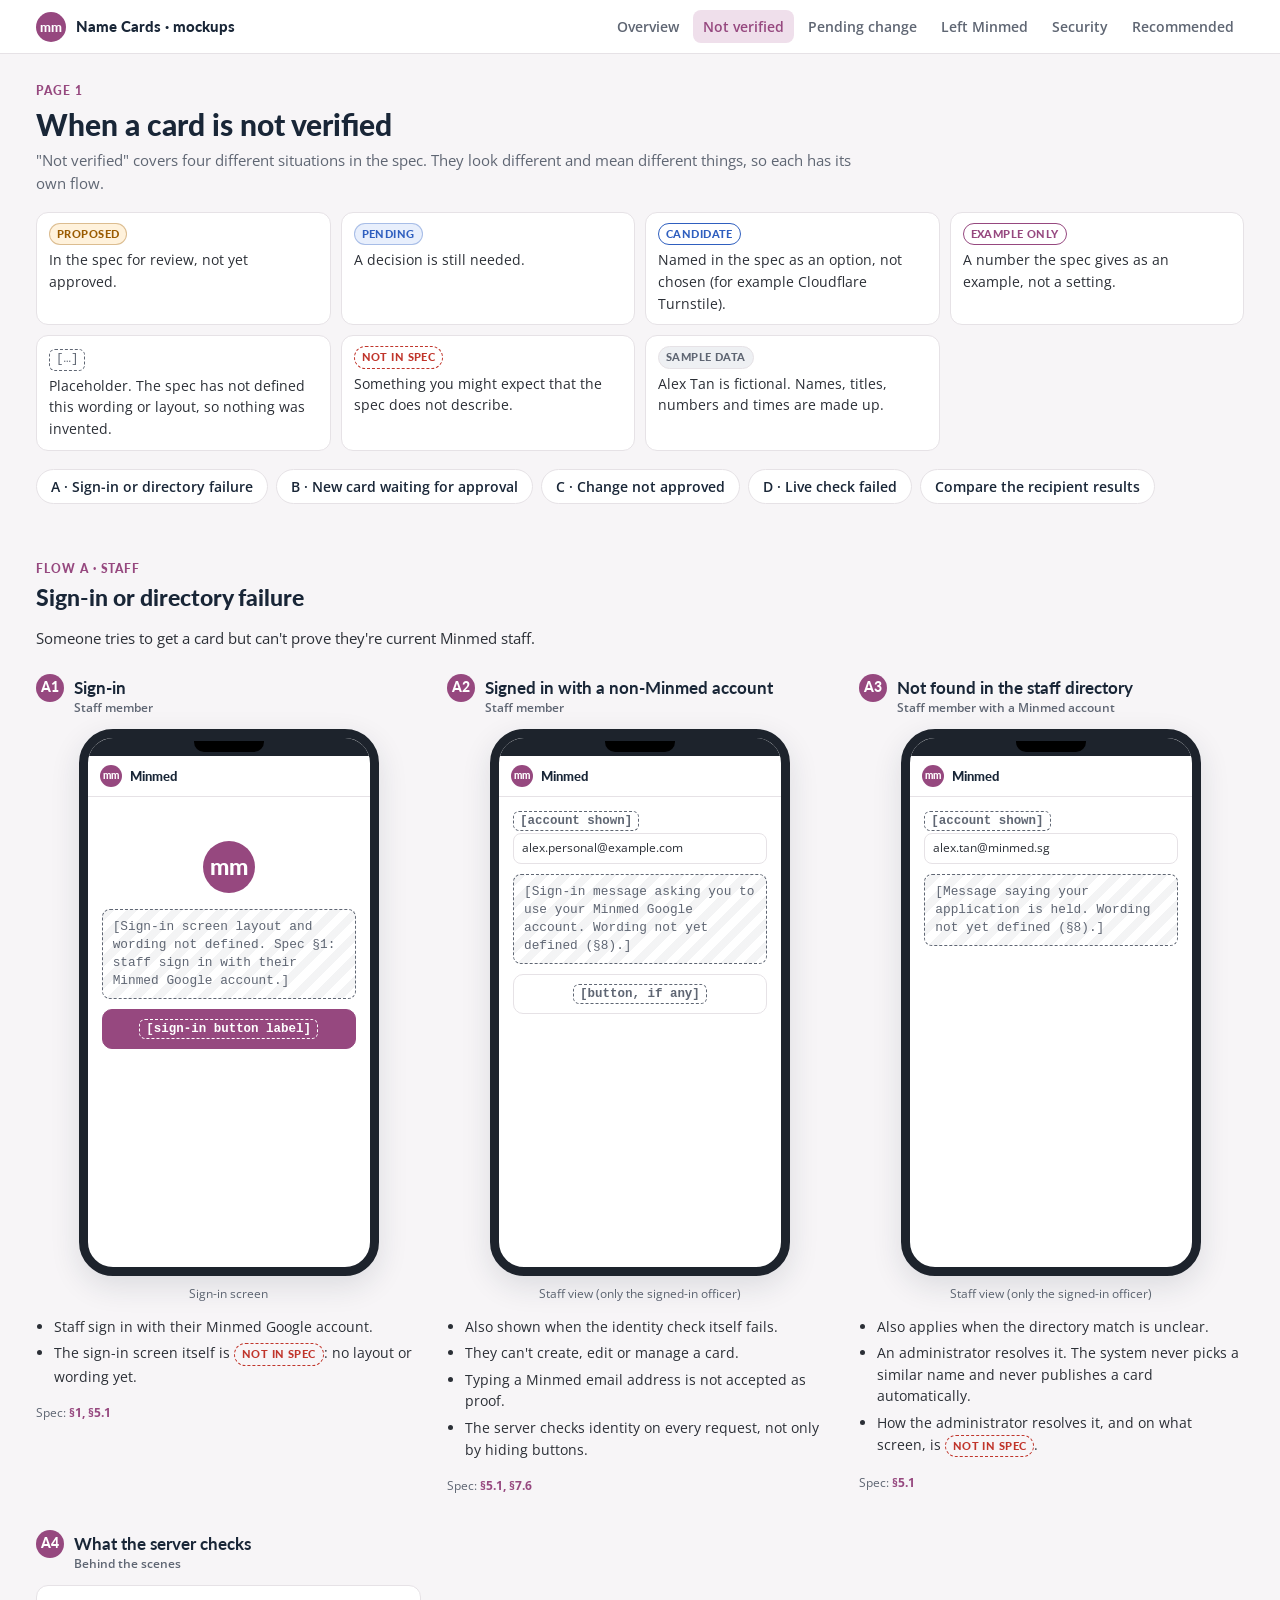
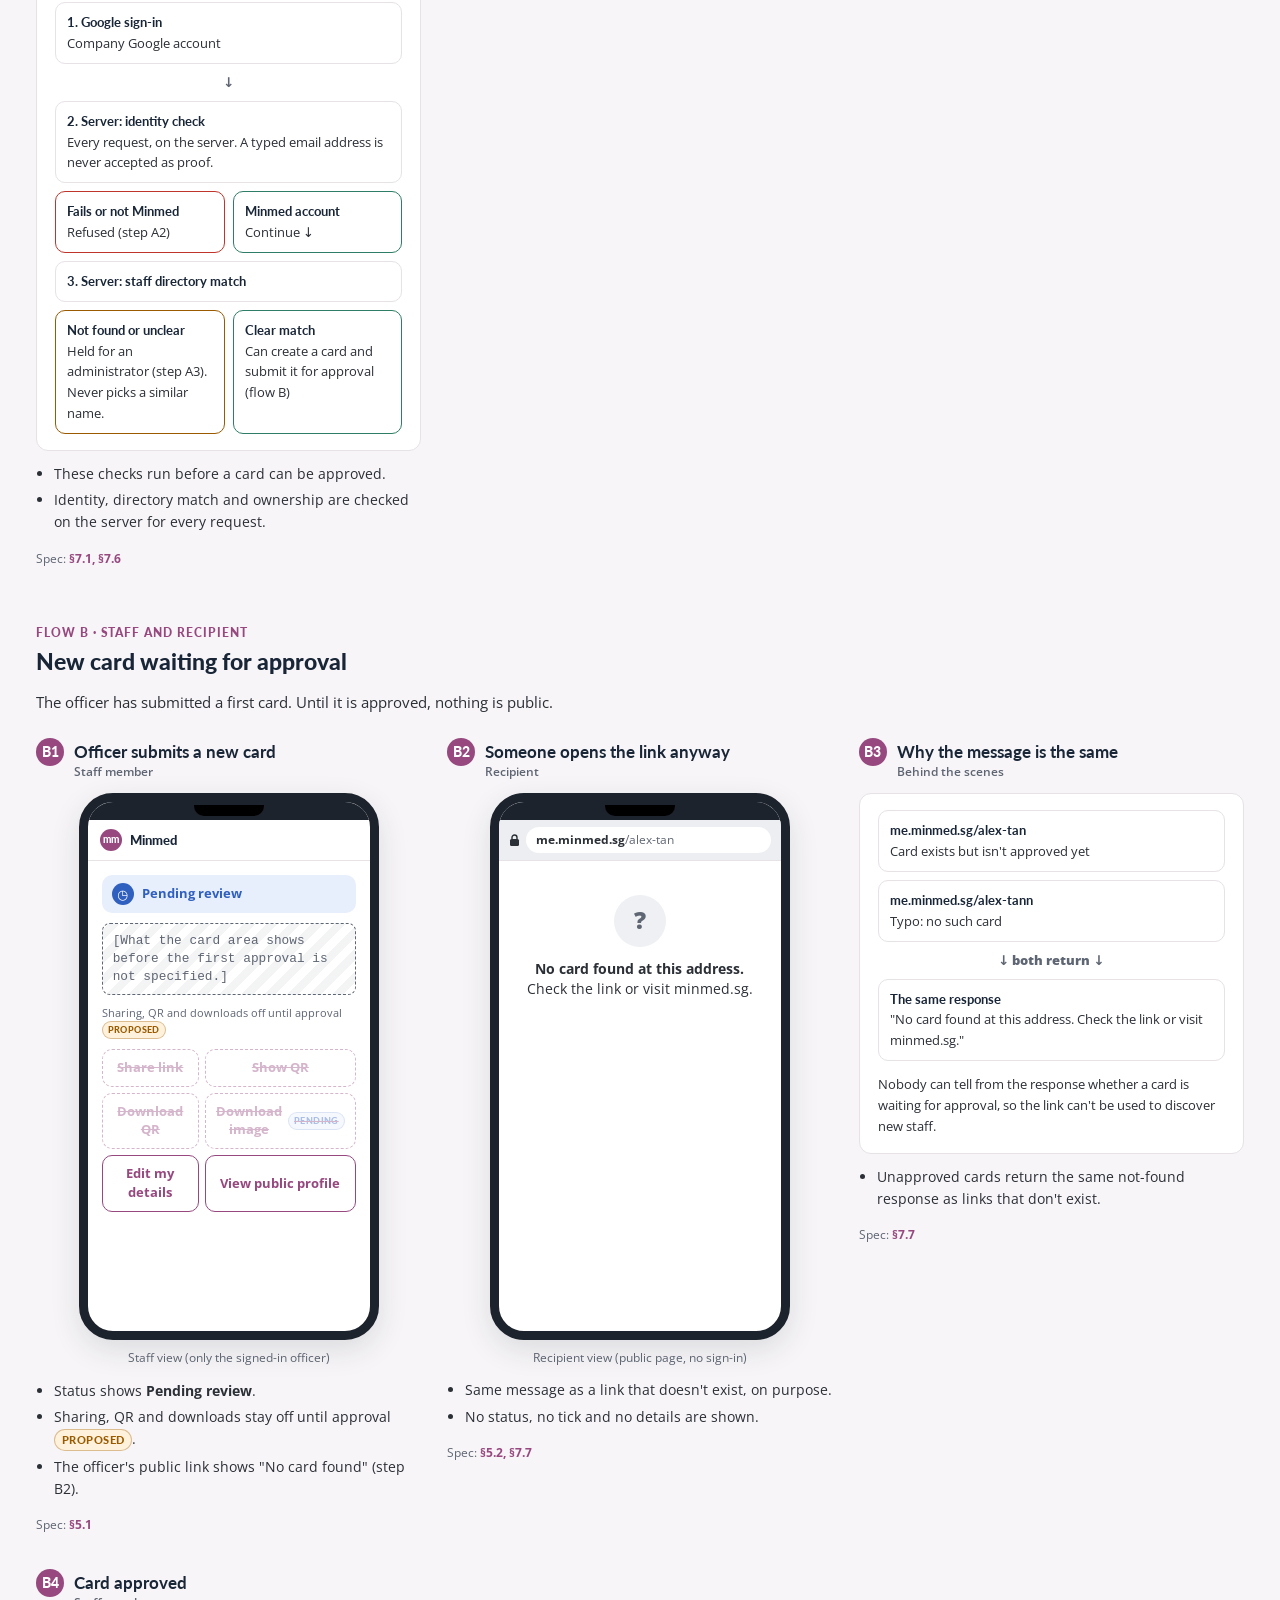
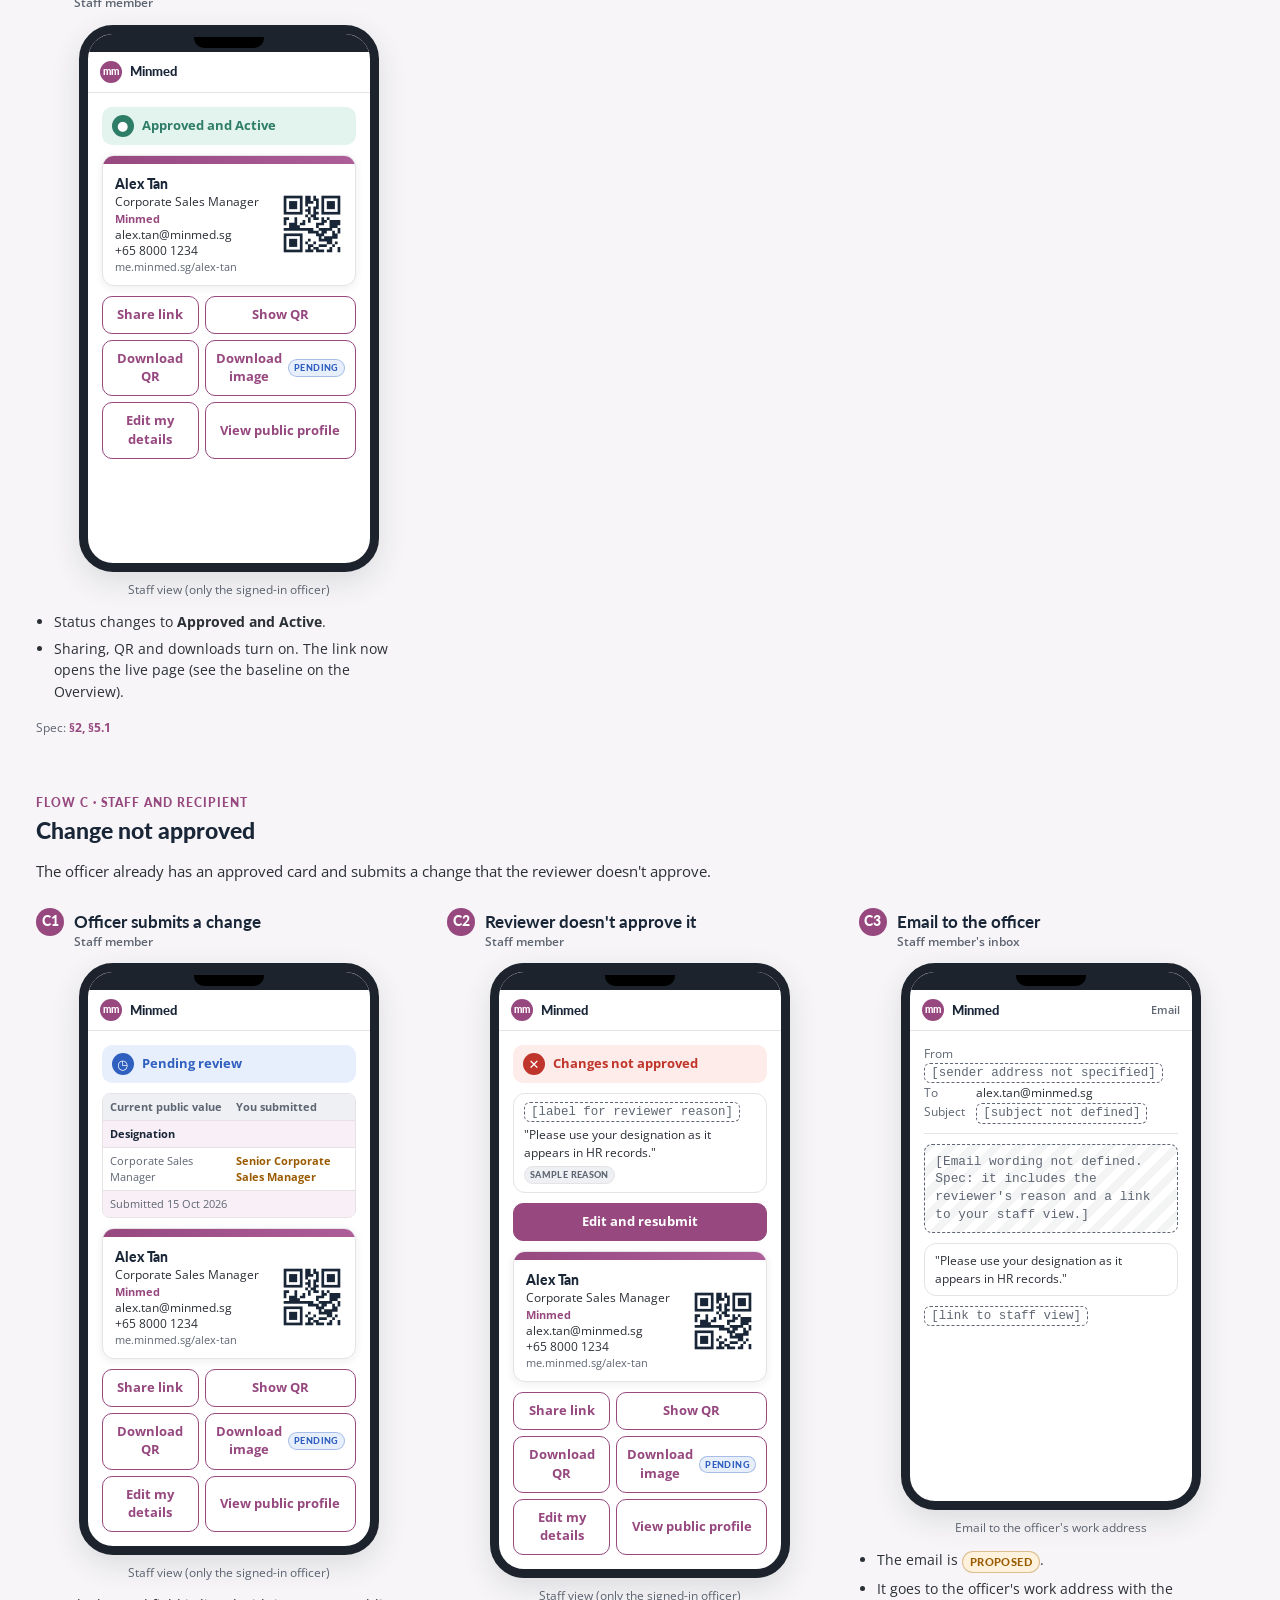
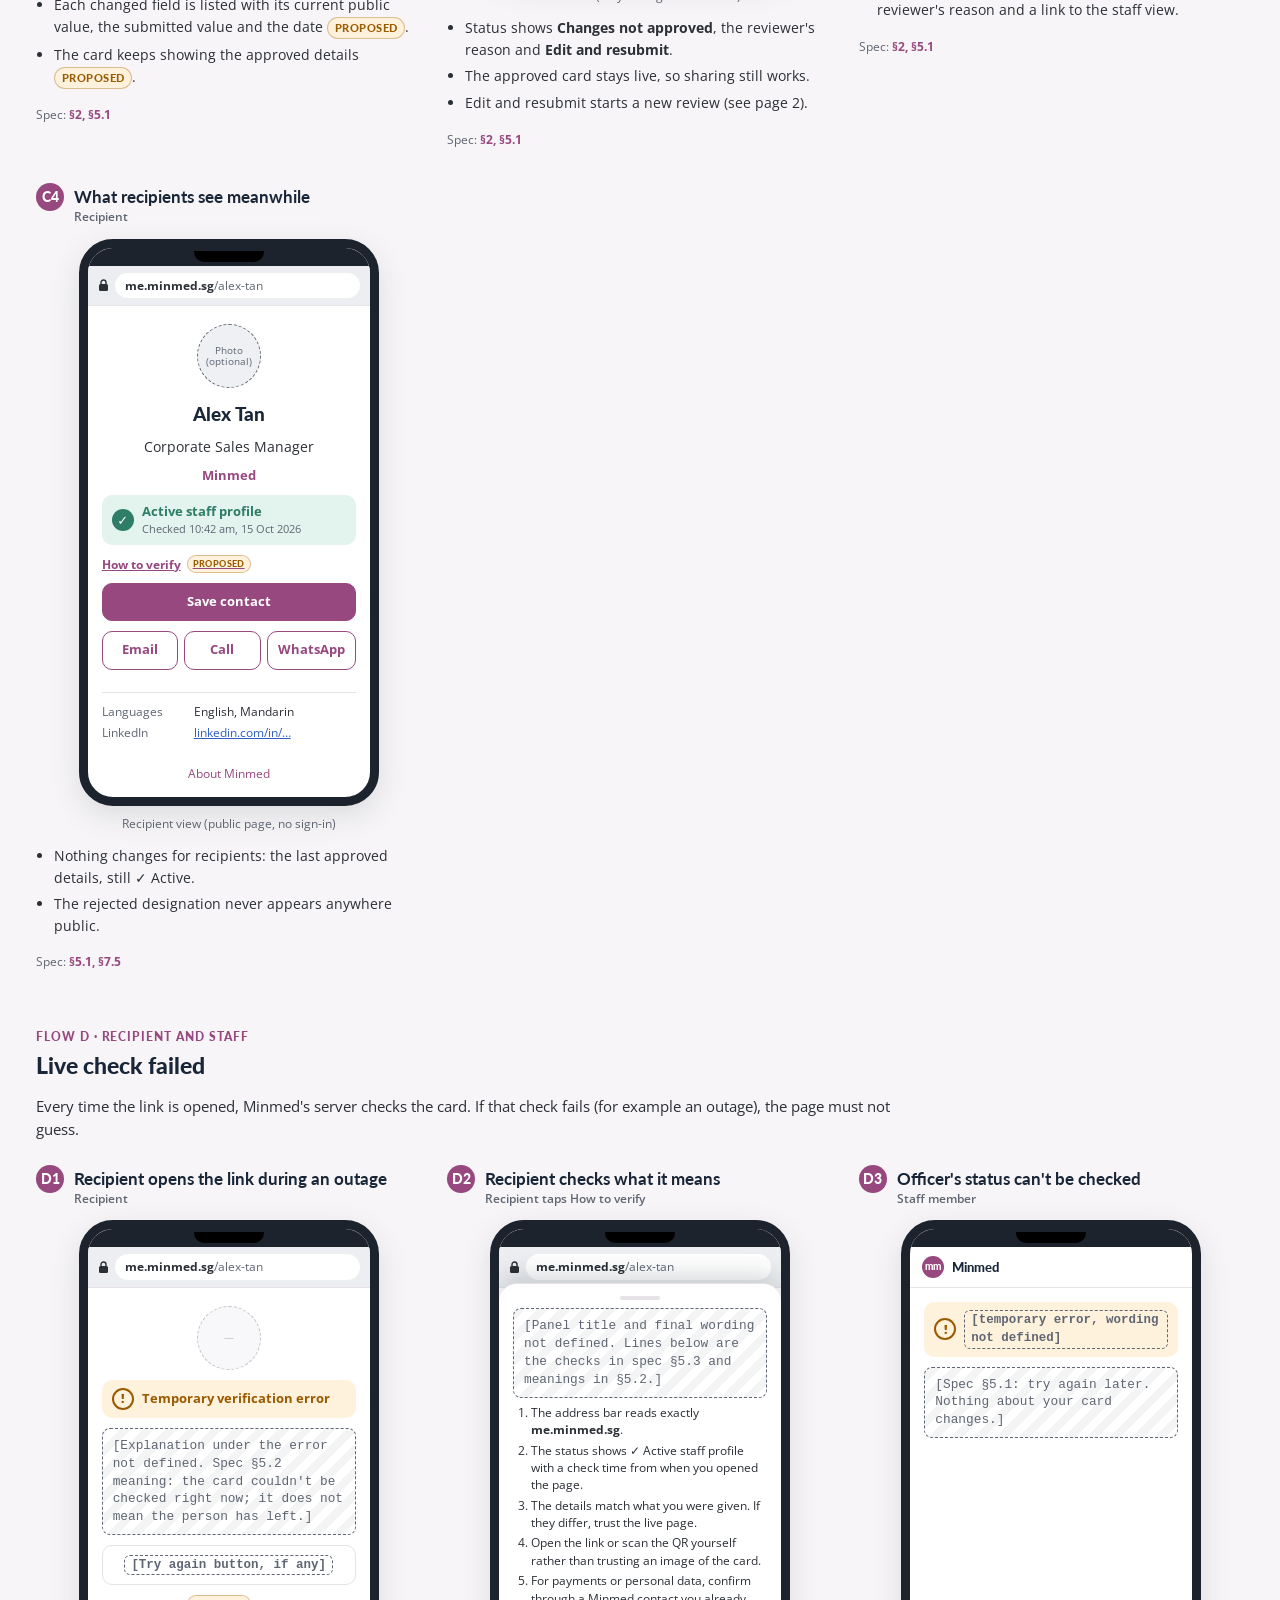
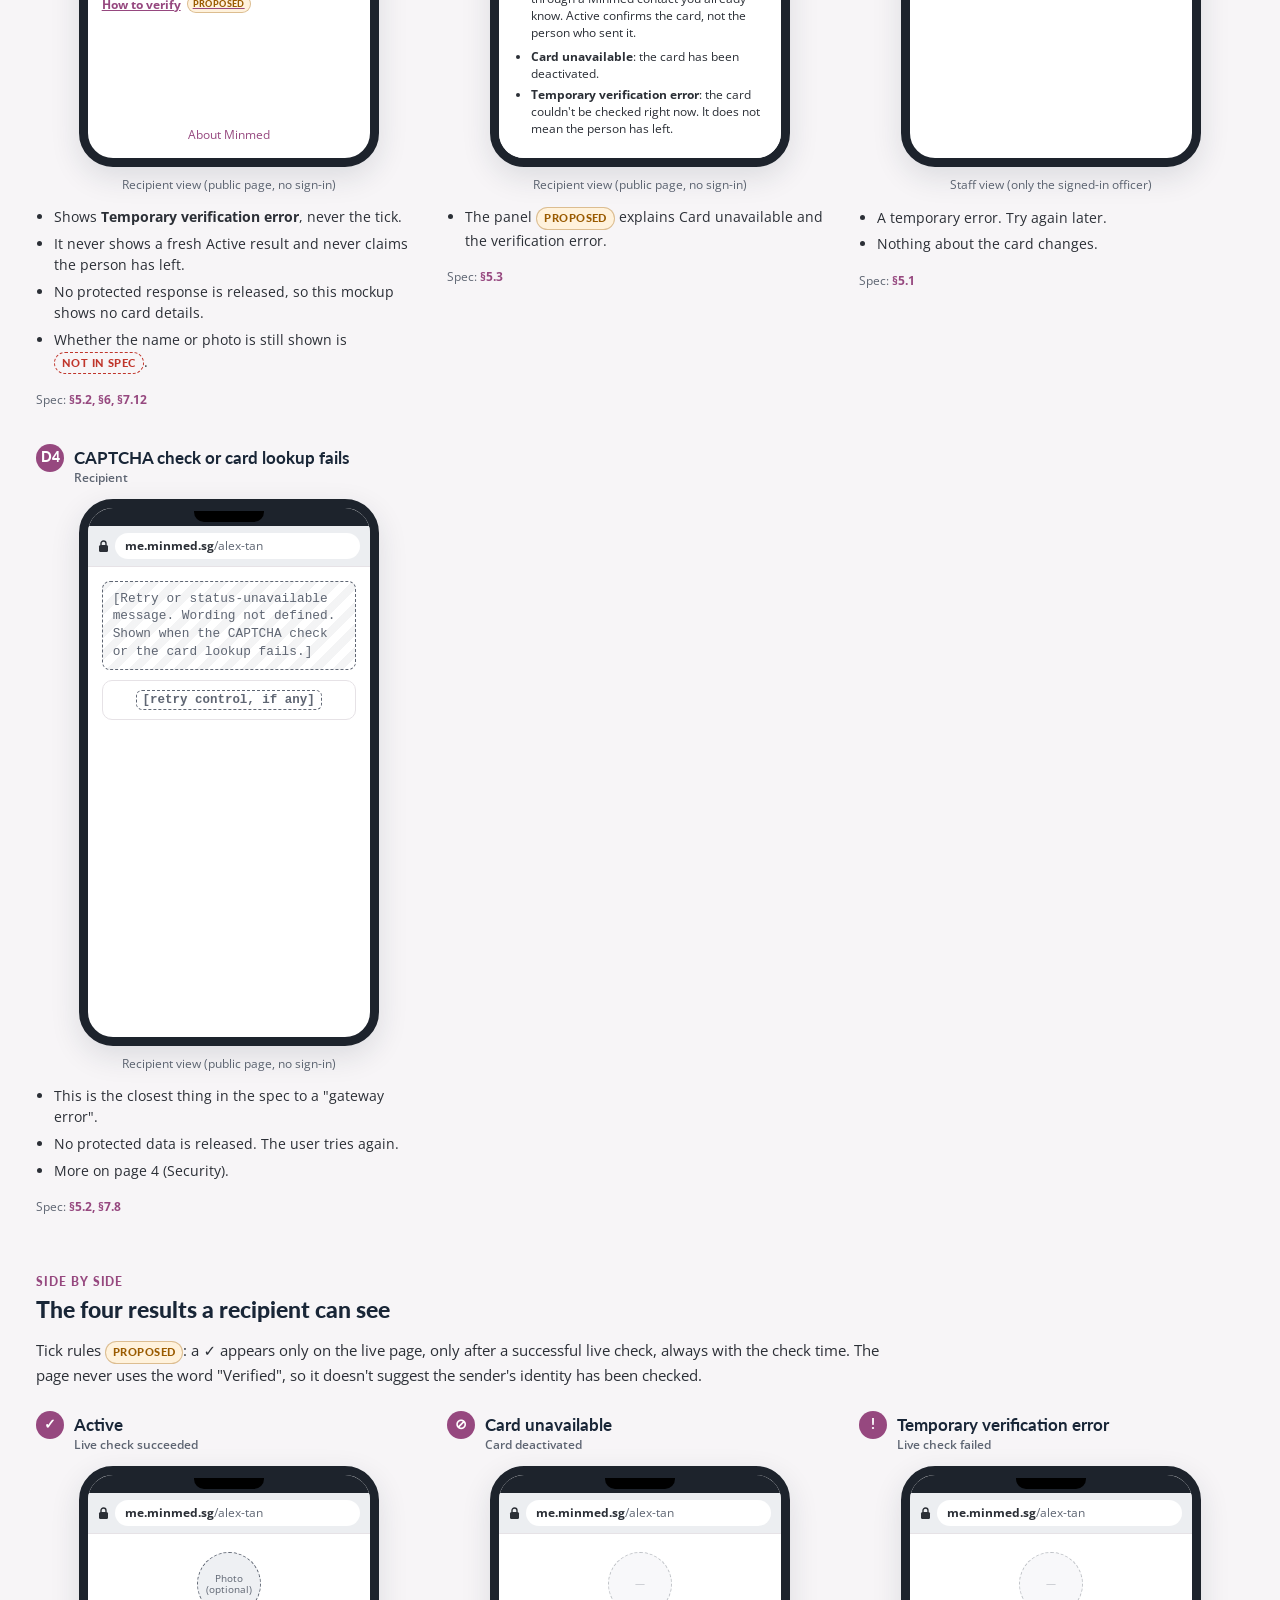
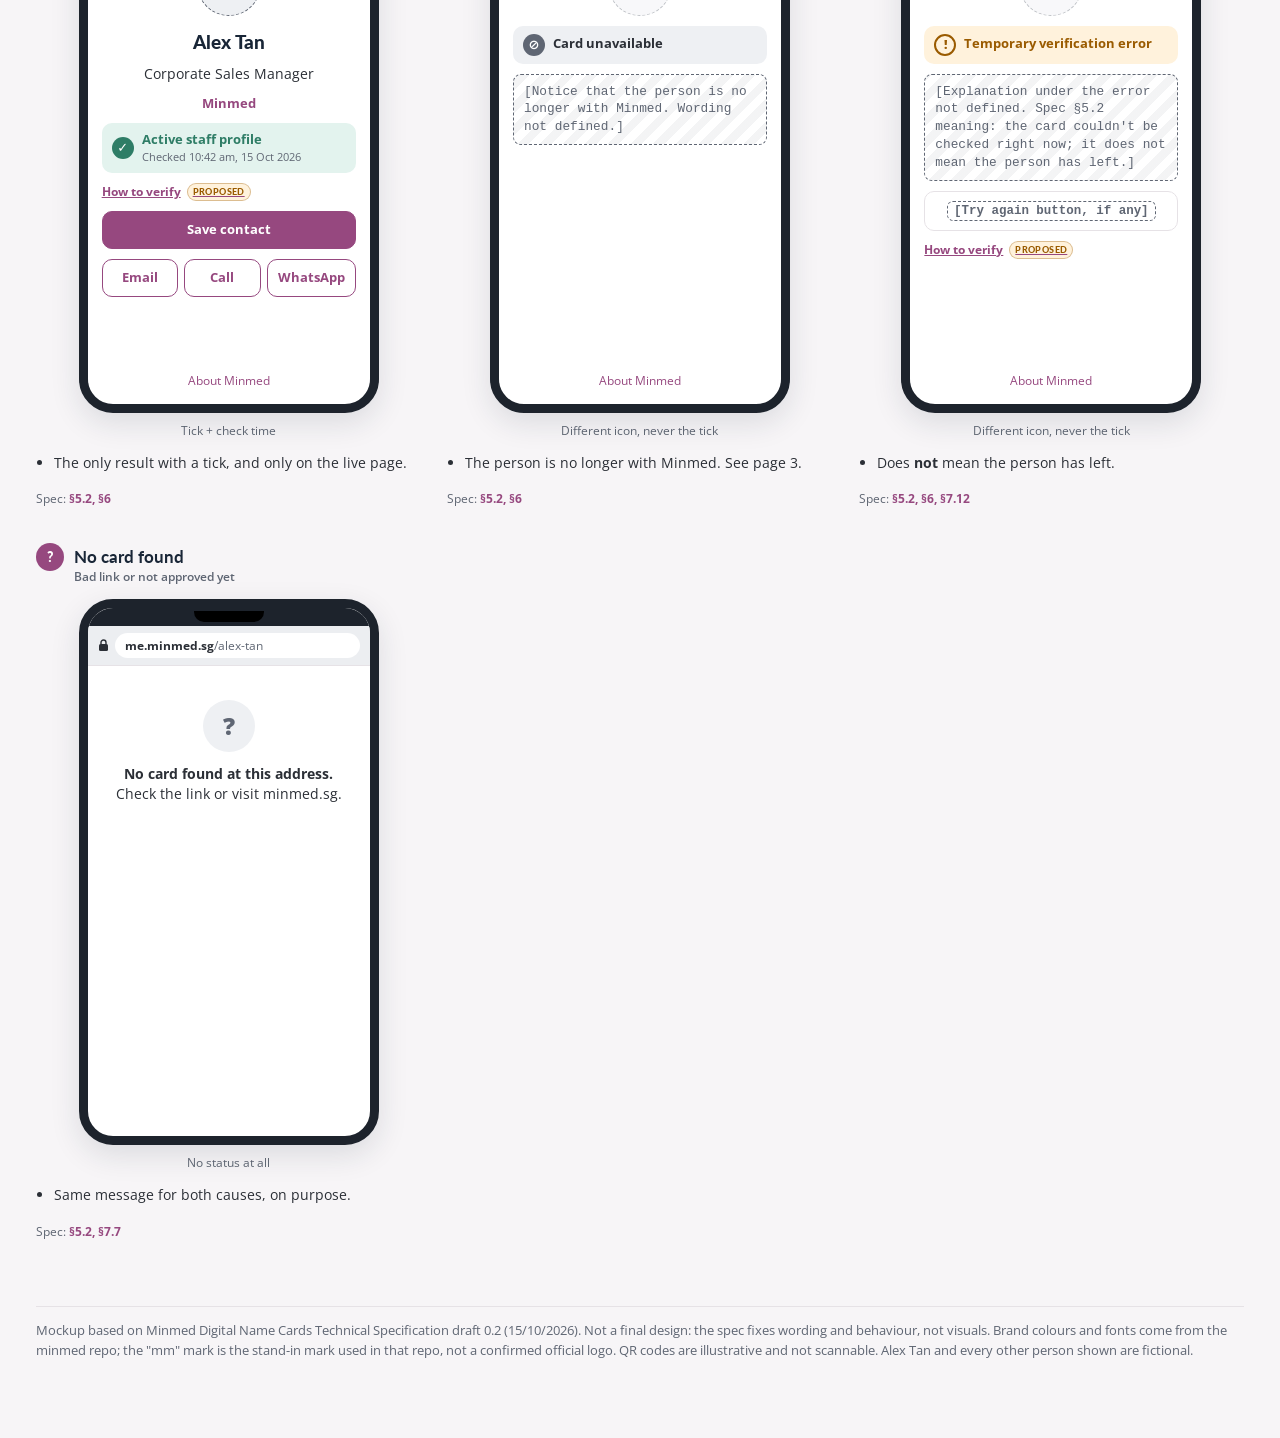
==== commit 68e30d1d: "Add recommended answers page to name card mockups New page 5 shows a recommended answer to each open" ====
--- a/name-card-mockups/1-not-verified.html
+++ b/name-card-mockups/1-not-verified.html
@@ -433,10 +433,44 @@
 .btn.primary .ph-inline { color: var(--on-plum); border-color: var(--on-plum); }
 .cmp { align-items: start; }
 
+/* ---------- page 5: recommended answers ---------- */
+.b-rec { background: var(--plum); color: var(--on-plum); border-color: var(--plum); }
+.rec { background: color-mix(in srgb, var(--brand) 15%, transparent); box-shadow: inset 0 -1.5px 0 var(--plum); border-radius: 3px; padding: 0 2px; -webkit-box-decoration-break: clone; box-decoration-break: clone; }
+.btn.primary .rec, .btn.danger.primary .rec, .toast .rec { background: transparent; box-shadow: inset 0 -1.5px 0 currentColor; }
+.ptitle { font-family: "Lato", sans-serif; font-weight: 900; font-size: 15px; color: var(--navy); margin: 0; line-height: 1.3; }
+.ptext { margin: 0; font-size: 12.5px; }
+.psmall { margin: 0; font-size: 11.5px; color: var(--muted); }
+.btn.danger { border-color: var(--red); color: var(--red); }
+.btn.danger.primary { background: var(--red); color: var(--surface); }
+.btn.sm { padding: 4px 8px; font-size: 11px; flex: none; }
+.modal-wrap { position: relative; flex: 1; display: flex; flex-direction: column; }
+.modal-wrap > .under { opacity: 0.22; pointer-events: none; display: flex; flex-direction: column; gap: 10px; }
+.dialog { position: absolute; left: 0; right: 0; top: 70px; background: var(--surface); border: 1px solid var(--border); border-radius: 14px; box-shadow: 0 14px 36px rgba(0, 0, 0, 0.28); padding: 14px; display: flex; flex-direction: column; gap: 9px; font-size: 12.5px; }
+.listrow { display: flex; align-items: center; gap: 8px; border: 1px solid var(--border); border-radius: 10px; padding: 8px 10px; font-size: 12px; }
+.listrow .grow { flex: 1; min-width: 0; }
+.listrow .sub { display: block; color: var(--muted); font-size: 11px; }
+.textarea { border: 1px solid var(--border); border-radius: 8px; min-height: 56px; padding: 6px 8px; font-size: 11.5px; background: var(--surface); }
+.toast { background: var(--text); color: var(--surface); border-radius: 10px; padding: 9px 11px; font-size: 12px; display: flex; gap: 8px; align-items: center; }
+.toast .btn { border-color: var(--surface); color: var(--surface); background: transparent; }
+.prevlabel { font-size: 11px; font-weight: 700; color: var(--blue); margin: 0 0 -6px; }
+.answer { border-left: 4px solid var(--plum); background: var(--surface); border-radius: 0 var(--radius) var(--radius) 0; padding: 12px 16px; margin: 12px 0 4px; max-width: 900px; box-shadow: 0 1px 2px rgba(25, 38, 55, 0.05); }
+.answer .lbl { font-family: "Lato", sans-serif; font-weight: 900; font-size: 0.72rem; letter-spacing: 0.08em; text-transform: uppercase; color: var(--plum); }
+.answer p { margin: 2px 0 0; font-weight: 600; }
+.why { max-width: 900px; font-size: 0.9rem; margin: 10px 0 0; padding-left: 18px; }
+.why li { margin-bottom: 4px; }
+.q { color: var(--muted); max-width: 900px; margin: 0; }
+.shot { position: relative; }
+.shot::before { content: attr(data-label); position: absolute; z-index: 2; top: -10px; left: 50%; transform: translateX(-50%); white-space: nowrap; background: var(--navy); color: var(--bg); font-size: 11px; font-weight: 700; padding: 2px 10px; border-radius: 999px; }
+.qa-split { display: grid; grid-template-columns: minmax(0, 1fr) minmax(0, 320px); gap: 32px; align-items: start; }
+.qa-split .answer { margin-top: 12px; }
+@media (max-width: 760px) { .qa-split { grid-template-columns: 1fr; gap: 16px; } }
+.ptext .linktext { word-break: normal; overflow-wrap: anywhere; }
+.shot .phone-cap { margin-top: 8px; }
+
 </style>
 </head>
 <body>
-<header class="top"><div class="top-inner"><a class="brandline" href="index.html"><svg class="mark" viewBox="0 0 32 32" aria-hidden="true"><circle cx="16" cy="16" r="16" fill="#96487F"/><text x="16" y="21" text-anchor="middle" font-family="Lato, Arial, sans-serif" font-size="14" font-weight="900" fill="#fff">mm</text></svg><span>Name Cards · mockups</span></a><nav class="nav" aria-label="Pages"><a href="index.html">Overview</a><a href="1-not-verified.html" class="on">Not verified</a><a href="2-pending-change.html">Pending change</a><a href="3-left-minmed.html">Left Minmed</a><a href="4-security.html">Security</a></nav></div></header>
+<header class="top"><div class="top-inner"><a class="brandline" href="index.html"><svg class="mark" viewBox="0 0 32 32" aria-hidden="true"><circle cx="16" cy="16" r="16" fill="#96487F"/><text x="16" y="21" text-anchor="middle" font-family="Lato, Arial, sans-serif" font-size="14" font-weight="900" fill="#fff">mm</text></svg><span>Name Cards · mockups</span></a><nav class="nav" aria-label="Pages"><a href="index.html">Overview</a><a href="1-not-verified.html" class="on">Not verified</a><a href="2-pending-change.html">Pending change</a><a href="3-left-minmed.html">Left Minmed</a><a href="4-security.html">Security</a><a href="5-recommended.html">Recommended</a></nav></div></header>
 <main>
 
 <div class="eyebrow">Page 1</div>
